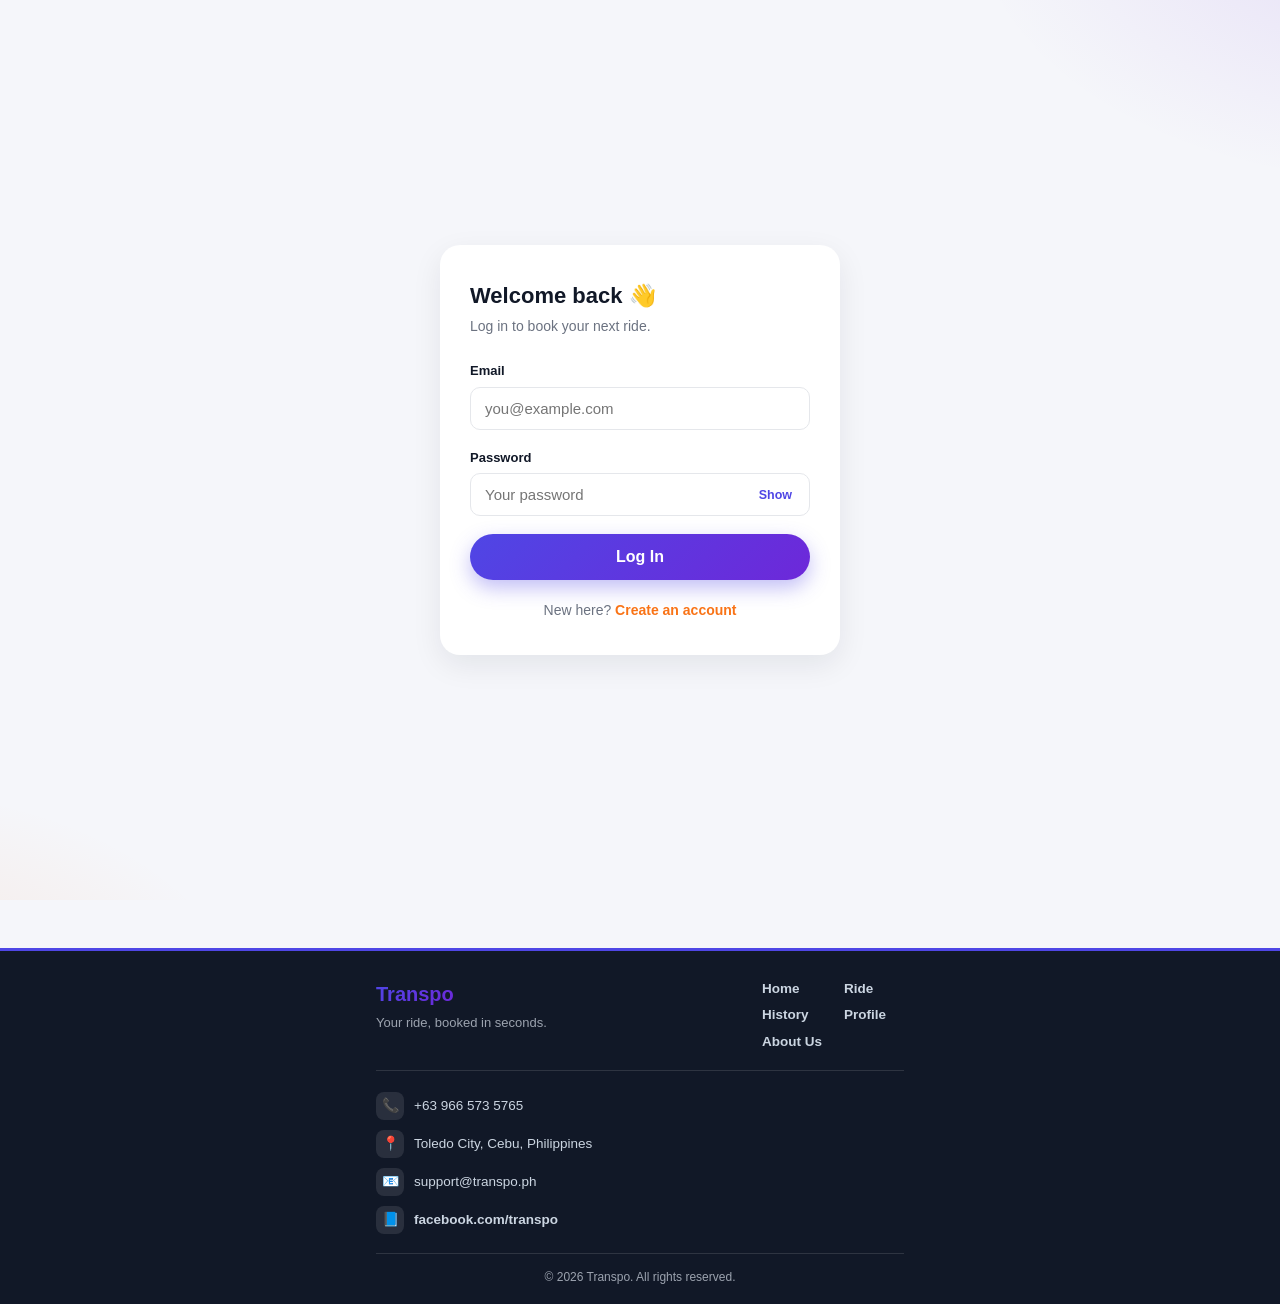
==== about.html @ 3ada086d "Initial commit" ====
<!DOCTYPE html>
<html lang="en">
<head>
  <meta charset="UTF-8">
  <meta name="viewport" content="width=device-width, initial-scale=1.0">
  <title>About Us — Transpo</title>
  <link rel="stylesheet" href="css/style.css">
  <script src="js/storage.js"></script>
  <script src="js/nav.js"></script>
  <script>
    (function () {
      if (!PTB.getCurrentUser()) {
        location.replace('login.html');
      }
    })();
  </script>
</head>
<body>
  <div class="app">
    <header class="topbar">
      <span class="brand-sm">Transpo</span>
      <nav class="nav-links">
        <a href="dashboard.html" class="nav-link">Home</a>
        <a href="services.html" class="nav-link">Ride</a>
        <a href="history.html" class="nav-link">History</a>
        <a href="profile.html" class="nav-link">Profile</a>
        <a href="about.html" class="nav-link active">About</a>
      </nav>
    </header>

    <section class="hero-card">
      <div class="about-hero-icon">🚗</div>
      <h2>About Transpo</h2>
      <p>Getting where you need to be has never been simpler.</p>
    </section>

    <div class="card">
      <h3 class="about-h">Who We Are</h3>
      <p class="about-p">
        Transpo is a public transportation booking system designed to connect
        passengers with available motorcycle and taxi drivers in just a few taps.
        Our goal is to make city travel fast, affordable, and convenient for everyone.
      </p>
    </div>

    <div class="card mt-16">
      <h3 class="about-h">Our Mission</h3>
      <p class="about-p">
        We believe great transport should be effortless. Transpo removes the
        guesswork from commuting by giving you live pricing, a clear route preview,
        and a confirmed driver in seconds — all from your browser.
      </p>
    </div>

    <div class="card mt-16">
      <h3 class="about-h">What We Offer</h3>
      <div class="about-feature">
        <span class="af-icon">🏍</span>
        <div>
          <strong>Motorcycle Rides</strong>
          <p class="about-p sm">Fast and budget-friendly for solo trips through busy streets.</p>
        </div>
      </div>
      <div class="about-feature">
        <span class="af-icon">🚕</span>
        <div>
          <strong>Taxi Rides</strong>
          <p class="about-p sm">Spacious and comfortable for groups, luggage, and longer trips.</p>
        </div>
      </div>
      <div class="about-feature">
        <span class="af-icon">🗺</span>
        <div>
          <strong>Tap-to-Set Locations</strong>
          <p class="about-p sm">Mark your pickup and destination directly on the interactive map.</p>
        </div>
      </div>
      <div class="about-feature">
        <span class="af-icon">💰</span>
        <div>
          <strong>Transparent Fares</strong>
          <p class="about-p sm">See the full price breakdown before you confirm your booking.</p>
        </div>
      </div>
    </div>

    <div class="card mt-16">
      <h3 class="about-h">How It Works</h3>
      <ol class="about-steps">
        <li>Create an account or log in to your Transpo profile.</li>
        <li>Choose a ride type — motorcycle or taxi.</li>
        <li>Tap the map to set your pickup point and destination.</li>
        <li>Review the distance and fare, then confirm your booking.</li>
        <li>Get matched with a driver and track your trip details anytime.</li>
      </ol>
    </div>

    <div class="card mt-16">
      <h3 class="about-h">The System at a Glance</h3>
      <div class="about-detail">
        <span class="ad-label">Services</span>
        <span class="ad-value">Motorcycle &amp; Taxi</span>
      </div>
      <div class="about-detail">
        <span class="ad-label">Pricing</span>
        <span class="ad-value">Per kilometer + per passenger</span>
      </div>
      <div class="about-detail">
        <span class="ad-label">Location</span>
        <span class="ad-value">Interactive map with live route estimate</span>
      </div>
      <div class="about-detail">
        <span class="ad-label">Data Storage</span>
        <span class="ad-value">Saved locally on your device</span>
      </div>
      <div class="about-detail">
        <span class="ad-label">Booking Tracking</span>
        <span class="ad-value">Full history, active status &amp; cancellation</span>
      </div>
    </div>

    <div class="card mt-16">
      <div class="muted" style="font-size:13.5px; text-align:center">
        Transpo is a demonstration system. Accounts, fares, and bookings are
        stored locally in your browser — this system is designed for front-end only, no backend, no database, no internet required.
      </div>
    </div>
  </div>

  <footer class="site-footer">
    <div class="footer-inner">
      <div class="footer-head">
        <div class="footer-brand">
          <span class="brand-sm">Transpo</span>
          <p>Your ride, booked in seconds.</p>
        </div>
        <nav class="footer-links">
          <a href="dashboard.html">Home</a>
          <a href="services.html">Ride</a>
          <a href="history.html">History</a>
          <a href="profile.html">Profile</a>
          <a href="about.html">About Us</a>
        </nav>
      </div>
      <div class="footer-contact">
        <div class="fc-row"><span class="fc-icon">📞</span><span>+63 966 573 5765</span></div>
        <div class="fc-row"><span class="fc-icon">📍</span><span>Toledo City, Cebu, Philippines</span></div>
        <div class="fc-row"><span class="fc-icon">📧</span><span>support@transpo.ph</span></div>
        <div class="fc-row"><span class="fc-icon">📘</span><a href="https://facebook.com/transpo" target="_blank" rel="noopener">facebook.com/transpo</a></div>
      </div>
      <div class="footer-bottom">© <span id="footerYear">2026</span> Transpo. All rights reserved.</div>
    </div>
  </footer>
</body>
</html>
---- css/style.css ----
/* ============================================================
   Transpo — Public Transportation Booking System
   Design system: indigo/purple primary, gray secondary, orange accent
   ============================================================ */

:root {
  --primary: #4f46e5;
  --primary-dark: #4338ca;
  --purple: #6d28d9;
  --gradient: linear-gradient(135deg, #4f46e5 0%, #6d28d9 100%);
  --accent: #f97316;
  --accent-soft: #fff4ed;
  --bg: #f5f6fa;
  --surface: #ffffff;
  --border: #e5e7eb;
  --text: #111827;
  --text-muted: #6b7280;
  --success: #16a34a;
  --success-soft: #ecfdf5;
  --danger: #dc2626;
  --danger-soft: #fef2f2;
  --info-soft: #eff6ff;
  --radius: 16px;
  --radius-sm: 10px;
  --shadow-sm: 0 1px 3px rgba(17, 24, 39, 0.08);
  --shadow: 0 10px 30px rgba(17, 24, 39, 0.08);
  --shadow-lg: 0 20px 50px rgba(79, 70, 229, 0.25);
  --font: -apple-system, BlinkMacSystemFont, "Segoe UI", Roboto, Helvetica, Arial, sans-serif;
}

*,
*::before,
*::after {
  box-sizing: border-box;
  margin: 0;
  padding: 0;
}

html {
  -webkit-text-size-adjust: 100%;
}

body {
  font-family: var(--font);
  background: var(--bg);
  color: var(--text);
  line-height: 1.5;
  min-height: 100vh;
}

a {
  color: var(--primary);
  text-decoration: none;
  font-weight: 600;
}

a:hover {
  color: var(--primary-dark);
}

button {
  font-family: inherit;
  cursor: pointer;
}

input {
  font-family: inherit;
}

/* ---------- Buttons ---------- */

.btn {
  display: inline-flex;
  align-items: center;
  justify-content: center;
  gap: 8px;
  border: none;
  border-radius: 9999px;
  padding: 12px 22px;
  font-size: 15px;
  font-weight: 600;
  line-height: 1;
  transition: transform 0.15s ease, box-shadow 0.15s ease, background-color 0.15s ease;
}

.btn:active {
  transform: scale(0.98);
}

.btn:disabled {
  opacity: 0.5;
  cursor: not-allowed;
  transform: none;
}

.btn-primary {
  background: var(--gradient);
  color: #fff;
  box-shadow: 0 8px 20px rgba(79, 70, 229, 0.35);
}

.btn-primary:hover:not(:disabled) {
  box-shadow: var(--shadow-lg);
}

.btn-accent {
  background: var(--accent);
  color: #fff;
  box-shadow: 0 8px 20px rgba(249, 115, 22, 0.3);
}

.btn-outline {
  background: var(--surface);
  color: var(--text);
  border: 1px solid var(--border);
  box-shadow: var(--shadow-sm);
}

.btn-outline:hover:not(:disabled) {
  border-color: var(--primary);
  color: var(--primary);
}

.btn-danger {
  background: var(--danger);
  color: #fff;
}

.btn-block {
  width: 100%;
}

.btn-lg {
  padding: 15px 26px;
  font-size: 16px;
}

/* ---------- Forms ---------- */

.form-group {
  margin-bottom: 18px;
}

.form-head {
  font-size: 20px;
  font-weight: 800;
  line-height: 1.3;
  margin-bottom: 16px;
}

.label {
  display: block;
  font-size: 13px;
  font-weight: 600;
  color: var(--text);
  margin-bottom: 6px;
}

.input {
  width: 100%;
  padding: 12px 14px;
  font-size: 15px;
  color: var(--text);
  background: var(--surface);
  border: 1.5px solid var(--border);
  border-radius: var(--radius-sm);
  transition: border-color 0.15s ease, box-shadow 0.15s ease;
}

.input:focus {
  outline: none;
  border-color: var(--primary);
  box-shadow: 0 0 0 3px rgba(79, 70, 229, 0.15);
}

.input.readonly {
  background: #f3f4f6;
  color: var(--text-muted);
  cursor: not-allowed;
}

.input:disabled {
  background: #f3f4f6;
  color: var(--text-muted);
  cursor: not-allowed;
  opacity: 1;
}

.input.invalid {
  border-color: var(--danger);
}

.field-error {
  display: none;
  font-size: 12.5px;
  color: var(--danger);
  margin-top: 5px;
}

.input.invalid + .field-error,
.field-error.show {
  display: block;
}

.password-wrap {
  position: relative;
}

.password-wrap .input {
  padding-right: 70px;
}

.toggle-pw {
  position: absolute;
  right: 8px;
  top: 50%;
  transform: translateY(-50%);
  background: none;
  border: none;
  color: var(--primary);
  font-size: 12.5px;
  font-weight: 600;
  padding: 6px 10px;
}

/* ---------- Alerts & badges ---------- */

.alert {
  display: none;
  padding: 12px 14px;
  border-radius: var(--radius-sm);
  font-size: 14px;
  margin-bottom: 16px;
}

.alert.show {
  display: block;
}

.alert-success {
  background: var(--success-soft);
  color: var(--success);
  border: 1px solid #bbf7d0;
}

.alert-error {
  background: var(--danger-soft);
  color: var(--danger);
  border: 1px solid #fecaca;
}

.alert-info {
  background: var(--info-soft);
  color: #1d4ed8;
  border: 1px solid #bfdbfe;
  font-size: 13px;
}

.badge {
  display: inline-flex;
  align-items: center;
  gap: 6px;
  padding: 4px 12px;
  border-radius: 9999px;
  font-size: 12.5px;
  font-weight: 700;
}

.badge-available,
.badge-active {
  background: var(--success-soft);
  color: var(--success);
}

.badge-unavailable,
.badge-offline,
.badge-cancelled {
  background: var(--danger-soft);
  color: var(--danger);
}

/* ---------- Cards ---------- */

.card {
  background: var(--surface);
  border: 1px solid var(--border);
  border-radius: var(--radius);
  box-shadow: var(--shadow-sm);
  padding: 20px;
}

/* ---------- Landing page ---------- */

.landing {
  min-height: 100vh;
  background:
    radial-gradient(1000px 600px at 85% -10%, rgba(109, 40, 217, 0.25), transparent 60%),
    radial-gradient(800px 500px at -10% 110%, rgba(249, 115, 22, 0.18), transparent 60%),
    var(--gradient);
  display: flex;
  align-items: center;
  justify-content: center;
  padding: 24px;
}

.landing-card {
  width: 100%;
  max-width: 420px;
  background: var(--surface);
  border-radius: 24px;
  box-shadow: var(--shadow-lg);
  padding: 40px 32px;
  text-align: center;
}

.logo-badge {
  width: 72px;
  height: 72px;
  border-radius: 22px;
  background: var(--gradient);
  display: inline-flex;
  align-items: center;
  justify-content: center;
  font-size: 34px;
  box-shadow: 0 12px 28px rgba(79, 70, 229, 0.4);
  margin-bottom: 18px;
}

.brand {
  font-size: 28px;
  font-weight: 800;
  letter-spacing: -0.5px;
}

.brand {
  background: var(--gradient);
  -webkit-background-clip: text;
  background-clip: text;
  -webkit-text-fill-color: transparent;
}

.landing-card p.tagline {
  color: var(--text-muted);
  margin: 8px 0 28px;
  font-size: 15px;
}

.landing-actions {
  display: flex;
  flex-direction: column;
  gap: 12px;
}

.landing-note {
  margin-top: 26px;
  font-size: 12.5px;
  color: var(--text-muted);
}

/* ---------- Auth pages ---------- */

.auth-page {
  min-height: 100vh;
  display: flex;
  align-items: center;
  justify-content: center;
  padding: 24px;
  background:
    radial-gradient(800px 500px at 110% -10%, rgba(109, 40, 217, 0.12), transparent 55%),
    radial-gradient(700px 450px at -10% 115%, rgba(249, 115, 22, 0.12), transparent 55%),
    var(--bg);
}

.auth-card {
  width: 100%;
  max-width: 400px;
  background: var(--surface);
  border-radius: 20px;
  box-shadow: var(--shadow);
  padding: 34px 30px;
}

.auth-card h1 {
  font-size: 22px;
  margin-bottom: 4px;
}

.auth-card .sub {
  color: var(--text-muted);
  font-size: 14px;
  margin-bottom: 24px;
}

.auth-switch {
  text-align: center;
  margin-top: 20px;
  font-size: 14px;
  color: var(--text-muted);
}

.auth-switch a {
  color: var(--accent);
}

.auth-switch a:hover {
  color: #ea580c;
}

/* ---------- App layout ---------- */

.app {
  max-width: 520px;
  margin: 0 auto;
  padding: 16px 16px 48px;
}

.topbar {
  display: flex;
  align-items: center;
  justify-content: space-between;
  gap: 10px;
  padding: 10px 2px 18px;
  position: relative;
  border-bottom: 1px solid var(--border);
}

.topbar .brand-sm {
  font-size: 18px;
  font-weight: 800;
  background: var(--gradient);
  -webkit-background-clip: text;
  background-clip: text;
  -webkit-text-fill-color: transparent;
}

.nav-links {
  display: flex;
  gap: 6px;
}

.nav-link {
  background: none;
  border: 1px solid var(--border);
  border-radius: 9999px;
  padding: 7px 13px;
  font-size: 13px;
  font-weight: 600;
  color: var(--text-muted);
  transition: all 0.15s ease;
}

.nav-link:hover {
  color: var(--primary);
  border-color: var(--primary);
}

.nav-link.active {
  background: var(--gradient);
  color: #fff;
  border-color: transparent;
}

/* Hamburger toggle button (hidden on desktop) */
.nav-toggle {
  display: none;
  width: 42px;
  height: 42px;
  margin-left: auto;
  border: 1px solid var(--border);
  border-radius: var(--radius-sm);
  background: var(--surface);
  box-shadow: var(--shadow-sm);
  padding: 0;
  justify-content: center;
  align-items: center;
  flex-direction: column;
  gap: 5px;
}

.nav-toggle span {
  display: block;
  width: 20px;
  height: 2px;
  border-radius: 2px;
  background: var(--text);
  transition: transform 0.2s ease, opacity 0.2s ease;
}

.nav-toggle.open span:nth-child(1) {
  transform: translateY(7px) rotate(45deg);
}

.nav-toggle.open span:nth-child(2) {
  opacity: 0;
}

.nav-toggle.open span:nth-child(3) {
  transform: translateY(-7px) rotate(-45deg);
}

/* Responsive: collapse navbar into hamburger menu */
@media (max-width: 560px) {
  .topbar {
    flex-wrap: nowrap;
  }

  .nav-links {
    display: none;
    flex-direction: column;
    align-items: stretch;
    position: absolute;
    top: calc(100% + 4px);
    left: 0;
    right: 0;
    background: var(--surface);
    border: 1px solid var(--border);
    border-radius: var(--radius);
    box-shadow: var(--shadow);
    padding: 10px;
    gap: 8px;
    z-index: 40;
  }

  .nav-links.open {
    display: flex;
  }

  .nav-toggle {
    display: inline-flex;
  }
}

.page-title {
  font-size: 22px;
  font-weight: 800;
  letter-spacing: -0.3px;
  margin-bottom: 4px;
}

.profile-avatar {
  width: 92px;
  height: 92px;
  margin: 10px auto 12px;
  display: flex;
  align-items: center;
  justify-content: center;
  border-radius: 50%;
  background: var(--gradient);
  color: #fff;
  font-size: 34px;
  font-weight: 800;
  letter-spacing: 1px;
  box-shadow: 0 10px 24px rgba(79, 70, 229, 0.35);
}

.profile-name {
  font-size: 20px;
  font-weight: 800;
  text-align: center;
  margin-bottom: 2px;
}

.page-sub {
  color: var(--text-muted);
  font-size: 14px;
  margin-bottom: 20px;
}

/* ---------- Dashboard ---------- */

.hero-card {
  background: var(--gradient);
  color: #fff;
  border-radius: var(--radius);
  padding: 26px 22px;
  margin-bottom: 20px;
  box-shadow: var(--shadow-lg);
}

.hero-card h2 {
  font-size: 22px;
  font-weight: 800;
  margin-bottom: 4px;
}

.hero-card p {
  opacity: 0.9;
  font-size: 14px;
}

.menu-grid {
  display: grid;
  grid-template-columns: 1fr 1fr;
  gap: 14px;
}

.menu-card {
  background: var(--surface);
  border: 1px solid var(--border);
  border-radius: var(--radius);
  box-shadow: var(--shadow-sm);
  padding: 20px 16px;
  text-align: center;
  transition: transform 0.15s ease, box-shadow 0.15s ease, border-color 0.15s ease;
}

.menu-card.clickable {
  cursor: pointer;
}

.menu-card.clickable:hover {
  transform: translateY(-3px);
  border-color: var(--primary);
  box-shadow: var(--shadow);
}

.menu-card .menu-icon {
  font-size: 30px;
  margin-bottom: 10px;
  display: block;
}

.menu-card .menu-label {
  font-weight: 700;
  font-size: 15px;
}

.menu-card .menu-desc {
  font-size: 12.5px;
  color: var(--text-muted);
  margin-top: 3px;
}

.menu-card.full {
  grid-column: 1 / -1;
  display: flex;
  align-items: center;
  justify-content: space-between;
  text-align: left;
  padding: 18px 20px;
}

.menu-card.full .btn {
  padding: 10px 18px;
  font-size: 13.5px;
}

.dashboard-stats {
  display: grid;
  grid-template-columns: 1fr 1fr;
  gap: 14px;
  margin-top: 14px;
}

.stat-card {
  background: var(--surface);
  border: 1px solid var(--border);
  border-radius: var(--radius);
  box-shadow: var(--shadow-sm);
  padding: 16px;
  cursor: pointer;
  transition: border-color 0.15s ease, transform 0.15s ease;
}

.stat-card:hover {
  border-color: var(--primary);
  transform: translateY(-2px);
}

.stat-card .stat-value {
  font-size: 24px;
  font-weight: 800;
  color: var(--primary);
}

.stat-card .stat-label {
  font-size: 12.5px;
  color: var(--text-muted);
}

/* ---------- Services ---------- */

.service-card {
  background: var(--surface);
  border: 1px solid var(--border);
  border-radius: var(--radius);
  box-shadow: var(--shadow-sm);
  padding: 22px 20px;
  margin-bottom: 16px;
  transition: border-color 0.15s ease, transform 0.15s ease;
}

.service-card.offline {
  opacity: 0.6;
}

/* Available driver pool */

.driver-pool {
  display: none;
  margin-bottom: 14px;
}

.driver-pool.show {
  display: block;
}

.driver-pool-card {
  display: flex;
  align-items: center;
  gap: 12px;
  background: var(--bg);
  border: 1px solid var(--border);
  border-radius: var(--radius-sm);
  padding: 10px 12px;
}

.driver-pool-card + .driver-pool-card {
  margin-top: 8px;
}

.driver-pool-card .driver-avatar {
  width: 42px;
  height: 42px;
  font-size: 17px;
  margin-bottom: 0;
  flex-shrink: 0;
}

.dp-info {
  flex: 1;
  min-width: 0;
}

.dp-name {
  font-weight: 700;
  font-size: 14px;
}

.dp-phone {
  font-size: 12.5px;
  color: var(--text-muted);
}

.driver-pool-card .btn-sm {
  padding: 9px 16px;
  font-size: 13px;
  flex-shrink: 0;
}

.empty-state.small {
  padding: 28px 20px;
}

.empty-state.small .em-icon {
  font-size: 32px;
}

.empty-state.small h3 {
  font-size: 15px;
}

.empty-state.small p {
  margin-bottom: 0;
}

.service-head {
  display: flex;
  align-items: center;
  gap: 14px;
  margin-bottom: 14px;
}

.service-icon {
  width: 52px;
  height: 52px;
  border-radius: 14px;
  background: var(--info-soft);
  display: flex;
  align-items: center;
  justify-content: center;
  font-size: 26px;
}

.service-head .s-name {
  font-size: 18px;
  font-weight: 800;
}

.service-head .s-sub {
  font-size: 13px;
  color: var(--text-muted);
  margin-top: 2px;
}

.service-prices {
  display: grid;
  grid-template-columns: 1fr 1fr;
  gap: 10px;
  margin-bottom: 16px;
}

.price-chip {
  background: var(--bg);
  border-radius: var(--radius-sm);
  padding: 10px 12px;
}

.price-chip .pc-label {
  font-size: 12px;
  color: var(--text-muted);
}

.price-chip .pc-value {
  font-size: 16px;
  font-weight: 800;
  color: var(--text);
}

.price-chip .pc-value .unit {
  font-size: 12px;
  font-weight: 600;
  color: var(--text-muted);
}

/* ---------- Booking / map ---------- */

.service-banner {
  display: flex;
  align-items: center;
  gap: 12px;
  background: var(--gradient);
  color: #fff;
  border-radius: var(--radius);
  padding: 16px 18px;
  margin-bottom: 18px;
  box-shadow: var(--shadow-lg);
}

.service-banner .sb-icon {
  font-size: 28px;
}

.service-banner .sb-name {
  font-weight: 800;
  font-size: 17px;
}

.service-banner .sb-sub {
  opacity: 0.9;
  font-size: 13px;
}

.map-block {
  position: relative;
  margin-bottom: 6px;
}

.map {
  position: relative;
  height: 360px;
  border-radius: var(--radius);
  border: 1.5px solid var(--border);
  overflow: hidden;
  z-index: 1;
}

.map .leaflet-container {
  z-index: 0;
  border-radius: inherit;
  font-family: var(--font);
}

.map-label {
  position: absolute;
  top: 12px;
  left: 50%;
  transform: translateX(-50%);
  background: rgba(255, 255, 255, 0.92);
  border: 1px solid var(--border);
  border-radius: 9999px;
  padding: 5px 14px;
  font-size: 11.5px;
  font-weight: 700;
  color: var(--text-muted);
  box-shadow: var(--shadow-sm);
  z-index: 1100;
  pointer-events: none;
  white-space: nowrap;
}

.leaflet-div-icon {
  background: transparent;
  border: none;
}

/* Custom map pins */
.pin {
  position: relative;
  width: 32px;
  height: 32px;
  border-radius: 50% 50% 50% 0;
  transform: rotate(-45deg);
  display: flex;
  align-items: center;
  justify-content: center;
  box-shadow: 0 6px 16px rgba(17, 24, 39, 0.35);
}

.pin span {
  transform: rotate(45deg);
  color: #fff;
  font-weight: 800;
  font-size: 14px;
}

.pin-pickup {
  background: var(--primary);
}

.pin-dest {
  background: var(--accent);
}

.map-legend {
  display: flex;
  gap: 16px;
  font-size: 12px;
  color: var(--text-muted);
  margin-bottom: 14px;
}

.map-legend .leg {
  display: inline-flex;
  align-items: center;
  gap: 6px;
}

.leg-dot {
  width: 11px;
  height: 11px;
  border-radius: 50%;
  display: inline-block;
}

.leg-dot.pickup {
  background: var(--primary);
}

.leg-dot.dropoff {
  background: var(--accent);
}

.route-readout {
  background: var(--surface);
  border: 1px solid var(--border);
  border-radius: var(--radius);
  box-shadow: var(--shadow-sm);
  padding: 14px 16px;
  margin-bottom: 16px;
  font-size: 14px;
}

.route-row {
  display: flex;
  align-items: center;
  gap: 10px;
}

.route-row .rr-icon {
  font-size: 16px;
}

.route-row .rr-text {
  color: var(--text-muted);
}

.route-row .rr-text strong {
  color: var(--text);
}

.route-row + .route-row {
  margin-top: 8px;
  padding-top: 8px;
  border-top: 1px dashed var(--border);
}

/* Stepper */

.stepper {
  display: inline-flex;
  align-items: center;
  gap: 16px;
  background: var(--bg);
  border: 1.5px solid var(--border);
  border-radius: 9999px;
  padding: 6px;
}

.stepper button {
  width: 34px;
  height: 34px;
  border-radius: 50%;
  border: none;
  background: var(--gradient);
  color: #fff;
  font-size: 18px;
  font-weight: 700;
  line-height: 1;
  transition: transform 0.12s ease;
}

.stepper button:active {
  transform: scale(0.92);
}

.stepper button:disabled {
  background: #d1d5db;
  cursor: not-allowed;
}

.stepper .count {
  font-size: 17px;
  font-weight: 800;
  min-width: 12px;
  text-align: center;
}

/* Fare board */

.fare-board {
  background: var(--surface);
  border: 1px solid var(--border);
  border-radius: var(--radius);
  box-shadow: var(--shadow-sm);
  padding: 18px;
  margin-top: 16px;
}

.fare-row {
  display: flex;
  justify-content: space-between;
  font-size: 14px;
  color: var(--text-muted);
  padding: 5px 0;
}

.fare-row strong {
  color: var(--text);
  font-weight: 600;
}

.fare-total {
  display: flex;
  justify-content: space-between;
  align-items: center;
  border-top: 1.5px dashed var(--border);
  margin-top: 10px;
  padding-top: 12px;
  font-size: 15px;
  font-weight: 700;
}

.fare-total .amount {
  font-size: 24px;
  font-weight: 800;
  color: var(--accent);
}

/* Driver card */

.driver-card {
  background: var(--surface);
  border: 1px solid var(--border);
  border-radius: var(--radius);
  box-shadow: var(--shadow);
  padding: 20px;
  margin-top: 18px;
  text-align: center;
}

.driver-avatar {
  width: 60px;
  height: 60px;
  border-radius: 50%;
  background: var(--gradient);
  color: #fff;
  display: inline-flex;
  align-items: center;
  justify-content: center;
  font-size: 24px;
  font-weight: 800;
  margin-bottom: 10px;
}

.driver-name {
  font-size: 17px;
  font-weight: 800;
}

.driver-phone {
  color: var(--text-muted);
  font-size: 14px;
  margin: 4px 0 10px;
}

.success-msg {
  background: var(--success-soft);
  color: var(--success);
  border: 1px solid #bbf7d0;
  border-radius: var(--radius);
  padding: 16px;
  font-weight: 700;
  font-size: 15px;
  margin-top: 18px;
  text-align: center;
}

.success-msg.cancelled {
  background: var(--danger-soft);
  color: var(--danger);
  border-color: #fecaca;
}

/* ---------- Overlay / loading ---------- */

.overlay {
  position: fixed;
  inset: 0;
  background: rgba(17, 24, 39, 0.72);
  backdrop-filter: blur(3px);
  display: none;
  align-items: center;
  justify-content: center;
  z-index: 50;
}

.overlay.show {
  display: flex;
}

.overlay-box {
  background: var(--surface);
  border-radius: 20px;
  padding: 34px 38px;
  text-align: center;
  box-shadow: var(--shadow-lg);
  max-width: 320px;
  width: calc(100% - 40px);
}

.spinner {
  width: 46px;
  height: 46px;
  border-radius: 50%;
  border: 4px solid var(--border);
  border-top-color: var(--primary);
  animation: spin 0.9s linear infinite;
  margin: 0 auto 16px;
}

@keyframes spin {
  to {
    transform: rotate(360deg);
  }
}

.pulse-road {
  font-size: 34px;
  margin-bottom: 10px;
  animation: pulse 1.2s ease-in-out infinite;
}

@keyframes pulse {
  0%, 100% {
    transform: scale(1);
    opacity: 1;
  }
  50% {
    transform: scale(1.15);
    opacity: 0.7;
  }
}

.overlay-box .ov-title {
  font-weight: 800;
  font-size: 16px;
}

.overlay-box .ov-sub {
  font-size: 13.5px;
  color: var(--text-muted);
  margin-top: 6px;
}

/* ---------- History ---------- */

.booking-item {
  background: var(--surface);
  border: 1px solid var(--border);
  border-radius: var(--radius);
  box-shadow: var(--shadow-sm);
  padding: 18px 18px 14px;
  margin-bottom: 14px;
}

.booking-top {
  display: flex;
  align-items: center;
  justify-content: space-between;
  gap: 10px;
  margin-bottom: 10px;
}

.booking-service {
  display: flex;
  align-items: center;
  gap: 10px;
  font-weight: 800;
  font-size: 15px;
}

.booking-service .bs-icon {
  font-size: 20px;
  width: 38px;
  height: 38px;
  border-radius: 10px;
  background: var(--info-soft);
  display: inline-flex;
  align-items: center;
  justify-content: center;
}

.booking-route {
  font-size: 14px;
  color: var(--text);
  background: var(--bg);
  border-radius: var(--radius-sm);
  padding: 10px 12px;
  margin-bottom: 10px;
}

.booking-route .br-label {
  font-size: 11px;
  font-weight: 700;
  color: var(--text-muted);
  text-transform: uppercase;
  letter-spacing: 0.4px;
}

.booking-route .br-stop {
  font-weight: 700;
}

.booking-route .br-arrow {
  color: var(--text-muted);
  margin: 0 6px;
}

.booking-meta {
  display: grid;
  grid-template-columns: 1fr 1fr;
  gap: 8px;
  font-size: 13.5px;
  color: var(--text-muted);
  margin-bottom: 12px;
}

.booking-meta strong {
  color: var(--text);
}

.booking-meta .bm-fare {
  font-size: 17px;
  font-weight: 800;
  color: var(--accent);
}

.booking-meta .bm-fare strong {
  color: var(--accent);
}

.divider {
  border: none;
  border-top: 1px dashed var(--border);
  margin: 10px 0;
}

.booking-driver {
  font-size: 13.5px;
  color: var(--text-muted);
  margin-bottom: 12px;
}

.booking-driver strong {
  color: var(--text);
}

.booking-footer {
  display: flex;
  align-items: center;
  justify-content: space-between;
  gap: 10px;
}

.booking-date {
  font-size: 12px;
  color: var(--text-muted);
}

.cancel-btn {
  background: var(--danger-soft);
  color: var(--danger);
  border: 1px solid #fecaca;
  border-radius: 9999px;
  padding: 8px 18px;
  font-size: 13px;
  font-weight: 700;
  transition: background-color 0.15s ease;
}

.cancel-btn:hover {
  background: var(--danger);
  color: #fff;
}

.cancel-btn.confirming {
  background: var(--danger);
  color: #fff;
}

/* ---------- About ---------- */

.about-hero-icon {
  width: 52px;
  height: 52px;
  border-radius: 14px;
  background: rgba(255, 255, 255, 0.2);
  display: inline-flex;
  align-items: center;
  justify-content: center;
  font-size: 26px;
  margin-bottom: 12px;
}

.about-h {
  font-size: 15px;
  font-weight: 800;
  margin-bottom: 8px;
}

.about-p {
  font-size: 14px;
  color: var(--text-muted);
}

.about-p.sm {
  font-size: 13px;
  margin-top: 2px;
}

.about-feature {
  display: flex;
  align-items: flex-start;
  gap: 12px;
  padding: 6px 0;
}

.about-feature + .about-feature {
  border-top: 1px dashed var(--border);
  margin-top: 8px;
}

.about-feature .af-icon {
  width: 40px;
  height: 40px;
  border-radius: 10px;
  background: var(--info-soft);
  display: inline-flex;
  align-items: center;
  justify-content: center;
  font-size: 20px;
  flex-shrink: 0;
}

.about-steps {
  margin: 0;
  padding-left: 20px;
}

.about-steps li {
  font-size: 14px;
  color: var(--text-muted);
  margin-bottom: 8px;
}

.about-detail {
  display: flex;
  align-items: center;
  justify-content: space-between;
  gap: 12px;
  padding: 8px 0;
  font-size: 13.5px;
}

.about-detail + .about-detail {
  border-top: 1px dashed var(--border);
}

.about-detail .ad-label {
  color: var(--text-muted);
}

.about-detail .ad-value {
  font-weight: 700;
  text-align: right;
}

/* ---------- Footer ---------- */

.site-footer {
  background: #111827;
  color: #cbd5e1;
  border-top: 3px solid var(--primary);
  margin-top: 48px;
}

.site-footer a {
  color: #cbd5e1;
  font-weight: 600;
}

.site-footer a:hover {
  color: #fff;
}

.footer-inner {
  max-width: 560px;
  margin: 0 auto;
  padding: 28px 16px 18px;
}

.footer-head {
  display: flex;
  flex-wrap: wrap;
  justify-content: space-between;
  align-items: flex-start;
  gap: 18px;
  margin-bottom: 18px;
}

.footer-brand .brand-sm {
  font-size: 20px;
  font-weight: 800;
  color: #fff;
  background: var(--gradient);
  -webkit-background-clip: text;
  background-clip: text;
  -webkit-text-fill-color: transparent;
}

.footer-brand p {
  font-size: 13px;
  color: #9ca3af;
  margin-top: 4px;
  max-width: 210px;
}

.footer-links {
  display: grid;
  grid-template-columns: 1fr 1fr;
  gap: 6px 22px;
}

.footer-links a {
  font-size: 13.5px;
}

.footer-contact {
  border-top: 1px solid rgba(255, 255, 255, 0.12);
  padding-top: 16px;
  margin-bottom: 14px;
}

.fc-row {
  display: flex;
  align-items: center;
  gap: 10px;
  font-size: 13.5px;
  padding: 5px 0;
}

.fc-icon {
  width: 28px;
  height: 28px;
  border-radius: 8px;
  background: rgba(255, 255, 255, 0.1);
  display: inline-flex;
  align-items: center;
  justify-content: center;
  font-size: 14px;
  flex-shrink: 0;
}

.footer-bottom {
  border-top: 1px solid rgba(255, 255, 255, 0.12);
  padding-top: 14px;
  font-size: 12px;
  color: #9ca3af;
  text-align: center;
}

/* ---------- Empty state ---------- */

.empty-state {
  text-align: center;
  padding: 48px 20px;
  background: var(--surface);
  border: 1px dashed var(--border);
  border-radius: var(--radius);
}

.empty-state .em-icon {
  font-size: 44px;
  margin-bottom: 12px;
}

.empty-state h3 {
  font-size: 16px;
  margin-bottom: 4px;
}

.empty-state p {
  color: var(--text-muted);
  font-size: 13.5px;
  margin-bottom: 18px;
}

/* ---------- Utility ---------- */

.mt-16 { margin-top: 16px; }
.mt-8 { margin-top: 8px; }
.mb-16 { margin-bottom: 16px; }
.mb-8 { margin-bottom: 8px; }
.muted { color: var(--text-muted); }
.text-center { text-align: center; }
.hidden { display: none !important; }

@media (max-width: 420px) {
  .menu-grid,
  .dashboard-stats {
    grid-template-columns: 1fr;
  }

  .service-prices {
    grid-template-columns: 1fr;
  }
}
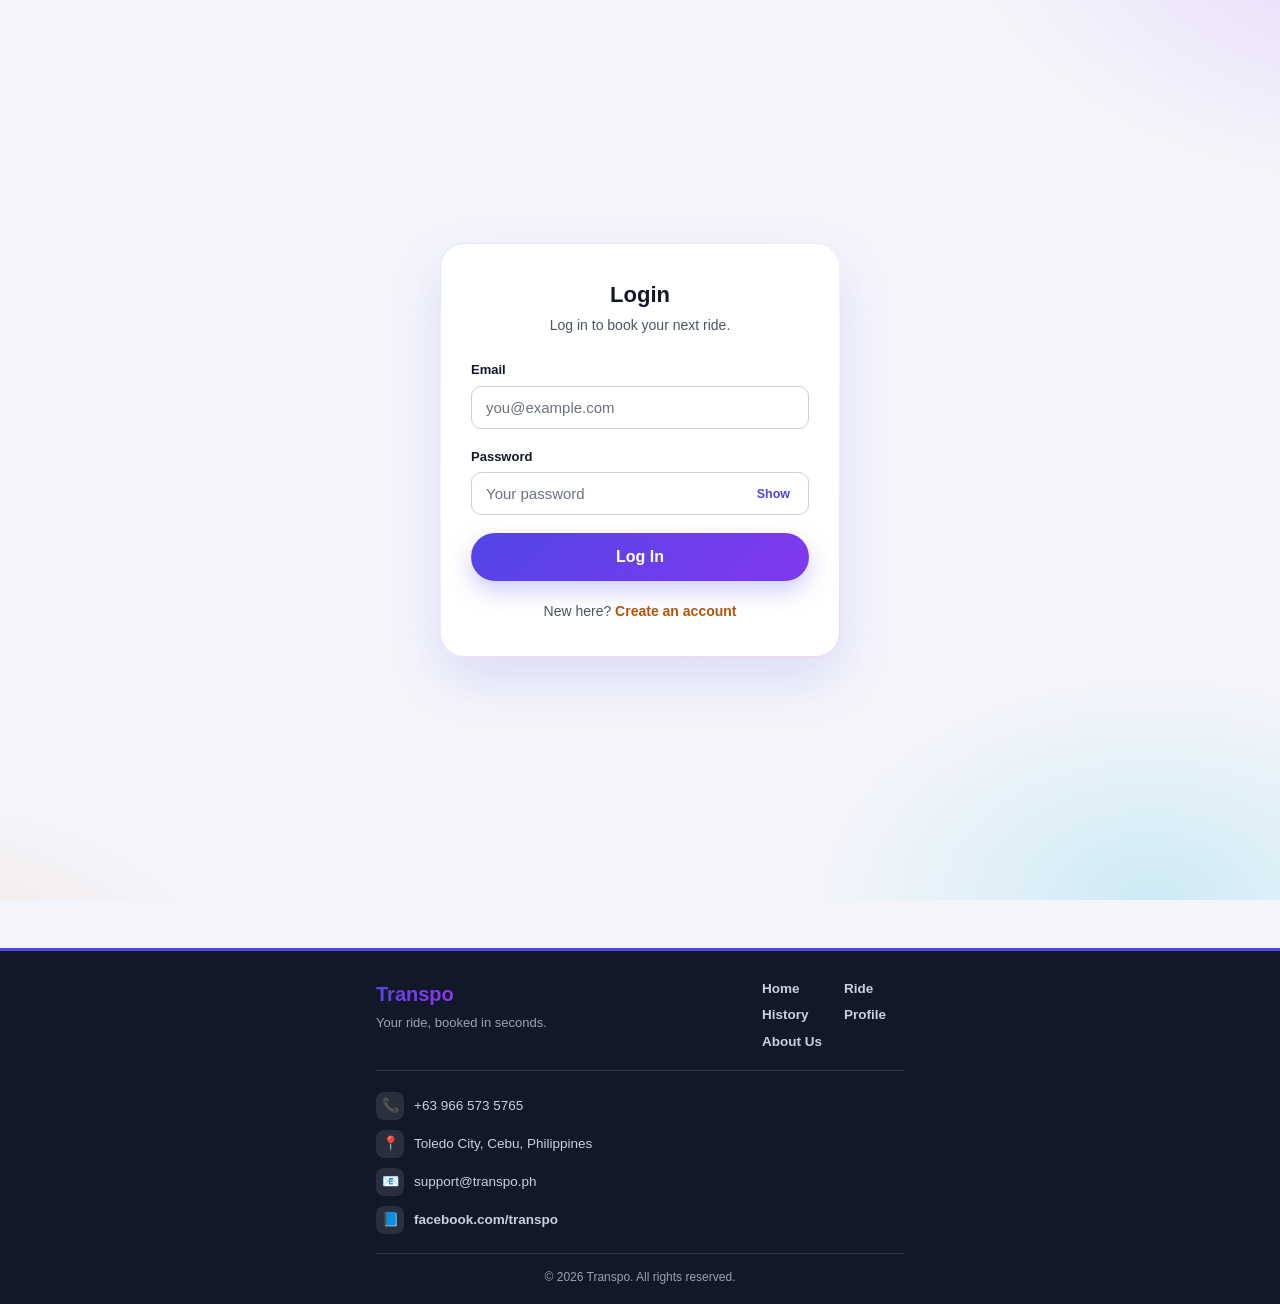
==== commit ba646ffa: "Update booking system" ====
--- a/about.html
+++ b/about.html
@@ -7,6 +7,7 @@
   <link rel="stylesheet" href="css/style.css">
   <script src="js/storage.js"></script>
   <script src="js/nav.js"></script>
+
   <script>
     (function () {
       if (!PTB.getCurrentUser()) {
@@ -17,16 +18,7 @@
 </head>
 <body>
   <div class="app">
-    <header class="topbar">
-      <span class="brand-sm">Transpo</span>
-      <nav class="nav-links">
-        <a href="dashboard.html" class="nav-link">Home</a>
-        <a href="services.html" class="nav-link">Ride</a>
-        <a href="history.html" class="nav-link">History</a>
-        <a href="profile.html" class="nav-link">Profile</a>
-        <a href="about.html" class="nav-link active">About</a>
-      </nav>
-    </header>
+    <div id="site-header"></div>
 
     <section class="hero-card">
       <div class="about-hero-icon">🚗</div>
@@ -118,38 +110,11 @@
         <span class="ad-value">Full history, active status &amp; cancellation</span>
       </div>
     </div>
-
-    <div class="card mt-16">
-      <div class="muted" style="font-size:13.5px; text-align:center">
-        Transpo is a demonstration system. Accounts, fares, and bookings are
-        stored locally in your browser — this system is designed for front-end only, no backend, no database, no internet required.
-      </div>
-    </div>
   </div>
 
-  <footer class="site-footer">
-    <div class="footer-inner">
-      <div class="footer-head">
-        <div class="footer-brand">
-          <span class="brand-sm">Transpo</span>
-          <p>Your ride, booked in seconds.</p>
-        </div>
-        <nav class="footer-links">
-          <a href="dashboard.html">Home</a>
-          <a href="services.html">Ride</a>
-          <a href="history.html">History</a>
-          <a href="profile.html">Profile</a>
-          <a href="about.html">About Us</a>
-        </nav>
-      </div>
-      <div class="footer-contact">
-        <div class="fc-row"><span class="fc-icon">📞</span><span>+63 966 573 5765</span></div>
-        <div class="fc-row"><span class="fc-icon">📍</span><span>Toledo City, Cebu, Philippines</span></div>
-        <div class="fc-row"><span class="fc-icon">📧</span><span>support@transpo.ph</span></div>
-        <div class="fc-row"><span class="fc-icon">📘</span><a href="https://facebook.com/transpo" target="_blank" rel="noopener">facebook.com/transpo</a></div>
-      </div>
-      <div class="footer-bottom">© <span id="footerYear">2026</span> Transpo. All rights reserved.</div>
-    </div>
-  </footer>
+  <div id="site-footer"></div>
+  <script src="js/header.js"></script>
+  <script src="js/footer.js"></script>
+  <script src="js/arrival-notice.js"></script>
 </body>
 </html>
--- a/css/style.css
+++ b/css/style.css
@@ -1,31 +1,137 @@
-/* ============================================================
-   Transpo — Public Transportation Booking System
-   Design system: indigo/purple primary, gray secondary, orange accent
-   ============================================================ */
+/* this is a testing comment */
+
+/* Transpo — design tokens
+   One brand hue (indigo), one functional accent (amber, for money and timing),
+   a neutral ramp, and one shared hover + motion language. */
 
 :root {
+  /* Brand */
   --primary: #4f46e5;
   --primary-dark: #4338ca;
-  --purple: #6d28d9;
-  --gradient: linear-gradient(135deg, #4f46e5 0%, #6d28d9 100%);
-  --accent: #f97316;
-  --accent-soft: #fff4ed;
-  --bg: #f5f6fa;
-  --surface: #ffffff;
-  --border: #e5e7eb;
-  --text: #111827;
-  --text-muted: #6b7280;
-  --success: #16a34a;
+  --primary-deep: #3730a3;
+  --primary-tint: #eef2ff;
+  --primary-tint-strong: #e0e7ff;
+
+  /* Gradients are where the colour comes from. They live here as tokens so the
+     whole app shifts together instead of every component inventing its own.
+     The brand ramp stays dark enough for white text at every stop. */
+  --grad-brand: linear-gradient(135deg, #4f46e5 0%, #7c3aed 55%, #9333ea 100%);
+  --grad-warm: linear-gradient(135deg, #f59e0b 0%, #f97316 55%, #fb7185 100%);
+  --grad-cool: linear-gradient(135deg, #0ea5e9 0%, #6366f1 100%);
+  --grad-fresh: linear-gradient(135deg, #10b981 0%, #06b6d4 100%);
+  --grad-danger: linear-gradient(135deg, #e11d48 0%, #be123c 100%);
+  --gradient: var(--grad-brand);
+
+  /* Accent — dark enough to pass AA as text; the bright tone is for graphics only */
+  --accent: #b45309;
+  --accent-strong: #92400e;
+  --accent-bright: #f97316;
+  --accent-soft: #fff7ed;
+  --accent-border: #fed7aa;
+
+  /* Neutrals */
+  --n-0: #ffffff;
+  --n-50: #f5f6fa;
+  --n-100: #eceef3;
+  --n-200: #e3e6ec;
+  --n-300: #cbd0da;
+  --n-400: #9aa2b1;
+  --n-500: #6b7280;
+  --n-600: #4b5563;
+  --n-700: #374151;
+  --n-800: #1f2937;
+  --n-900: #111827;
+
+  /* Surfaces & text */
+  --bg: #f4f5fb;
+  --surface: var(--n-0);
+  --surface-sunken: var(--n-100);
+  --border: var(--n-200);
+  --border-strong: var(--n-300);
+  --text: var(--n-900);
+  --text-muted: var(--n-600);
+
+  /* Status */
+  --success: #15803d;
   --success-soft: #ecfdf5;
+  --success-border: #a7f3d0;
   --danger: #dc2626;
+  --danger-strong: #b91c1c;
   --danger-soft: #fef2f2;
+  --danger-border: #fecaca;
+  --info: #1d4ed8;
   --info-soft: #eff6ff;
-  --radius: 16px;
+  --info-border: #bfdbfe;
+
+  /* Controls */
+  --btn-bg: var(--n-100);
+  --btn-bg-hover: var(--n-200);
+  --btn-border: var(--n-300);
+  --card-tint: var(--primary-tint);
+
+  /* Radius */
+  --radius-xs: 8px;
   --radius-sm: 10px;
-  --shadow-sm: 0 1px 3px rgba(17, 24, 39, 0.08);
-  --shadow: 0 10px 30px rgba(17, 24, 39, 0.08);
-  --shadow-lg: 0 20px 50px rgba(79, 70, 229, 0.25);
+  --radius: 14px;
+  --radius-lg: 18px;
+  --radius-xl: 24px;
+  --radius-pill: 9999px;
+
+  /* Elevation — neutral for structure, tinted for anything that acts */
+  --shadow-sm: 0 1px 2px rgba(17, 24, 39, 0.06);
+  --shadow: 0 4px 14px rgba(17, 24, 39, 0.08);
+  --shadow-lg: 0 16px 40px rgba(17, 24, 39, 0.14);
+  --glow-brand: 0 10px 22px rgba(79, 70, 229, 0.26);
+  --glow-violet: 0 10px 22px rgba(124, 58, 237, 0.26);
+  --glow-warm: 0 10px 22px rgba(249, 115, 22, 0.24);
+  --glow-fresh: 0 10px 22px rgba(16, 185, 129, 0.22);
+  --glow-soft: 0 14px 34px rgba(79, 70, 229, 0.10);
+
+  /* Motion */
+  --dur-fast: 120ms;
+  --dur: 180ms;
+  --dur-slow: 420ms;
+  --ease: cubic-bezier(0.2, 0.7, 0.3, 1);
+
+  /* Focus */
+  --ring: 0 0 0 3px rgba(79, 70, 229, 0.28);
+  --ring-danger: 0 0 0 3px rgba(220, 38, 38, 0.18);
+
+  /* Hover — one shared language: a 2px lift, one shadow step, brand border.
+     Neutralised for touch pointers and reduced-motion users (see below). */
+  --hover-lift: -2px;
+  --hover-shadow: var(--shadow);
+  --hover-border: var(--primary);
+
+  /* Controls lift less than cards so they never look like they float. */
+  --lift-control: -1px;
+
   --font: -apple-system, BlinkMacSystemFont, "Segoe UI", Roboto, Helvetica, Arial, sans-serif;
+}
+
+@media (hover: none), (prefers-reduced-motion: reduce) {
+  :root {
+    --hover-lift: 0px;
+    --hover-shadow: var(--shadow-sm);
+  }
+}
+
+/* ---------- Accessibility ---------- */
+
+:focus-visible {
+  outline: 2px solid var(--primary);
+  outline-offset: 2px;
+}
+
+@media (prefers-reduced-motion: reduce) {
+  *,
+  *::before,
+  *::after {
+    animation-duration: 0.01ms !important;
+    animation-iteration-count: 1 !important;
+    transition-duration: 0.01ms !important;
+    scroll-behavior: auto !important;
+  }
 }
 
 *,
@@ -48,10 +154,43 @@
   min-height: 100vh;
 }
 
+/* Three soft colour fields drifting behind every page. Fixed so they stay put
+   while the page scrolls, and behind the content so no component has to know
+   they exist. The landing and auth pages paint their own full-bleed colour, so
+   these only show through the app shell. */
+body::before {
+  content: '';
+  position: fixed;
+  inset: -12% -8% auto -8%;
+  height: 76vh;
+  z-index: -1;
+  pointer-events: none;
+  background:
+    radial-gradient(closest-side, rgba(99, 102, 241, 0.30), transparent 70%),
+    radial-gradient(closest-side, rgba(236, 72, 153, 0.20), transparent 70%),
+    radial-gradient(closest-side, rgba(249, 115, 22, 0.16), transparent 70%);
+  background-size: 64vw 64vw, 52vw 52vw, 46vw 46vw;
+  background-position: 8% 0%, 92% 4%, 58% 54%;
+  background-repeat: no-repeat;
+  filter: blur(8px);
+  animation: aurora-drift 28s var(--ease) infinite alternate;
+}
+
+@keyframes aurora-drift {
+  from {
+    transform: translate3d(0, 0, 0) scale(1);
+  }
+
+  to {
+    transform: translate3d(0, 3%, 0) scale(1.08);
+  }
+}
+
 a {
   color: var(--primary);
   text-decoration: none;
   font-weight: 600;
+  transition: color var(--dur-fast) var(--ease);
 }
 
 a:hover {
@@ -74,13 +213,26 @@
   align-items: center;
   justify-content: center;
   gap: 8px;
-  border: none;
-  border-radius: 9999px;
+  background: var(--btn-bg);
+  color: var(--text);
+  border: 1px solid var(--btn-border);
+  border-radius: var(--radius-pill);
   padding: 12px 22px;
   font-size: 15px;
   font-weight: 600;
   line-height: 1;
-  transition: transform 0.15s ease, box-shadow 0.15s ease, background-color 0.15s ease;
+  box-shadow: var(--shadow-sm);
+  transition: transform var(--dur) var(--ease),
+    background-color var(--dur-fast) var(--ease),
+    border-color var(--dur-fast) var(--ease),
+    box-shadow var(--dur) var(--ease),
+    color var(--dur-fast) var(--ease);
+}
+
+.btn:hover:not(:disabled) {
+  background: var(--btn-bg-hover);
+  transform: translateY(var(--lift-control));
+  box-shadow: var(--shadow);
 }
 
 .btn:active {
@@ -88,42 +240,69 @@
 }
 
 .btn:disabled {
-  opacity: 0.5;
+  opacity: 0.55;
   cursor: not-allowed;
   transform: none;
-}
-
-.btn-primary {
-  background: var(--gradient);
+  box-shadow: none;
+}
+
+/* Actions carry the brand gradient; secondary and destructive actions stay on
+   light surfaces so one filled button per screen keeps its meaning. Scripts swap
+   these classes to mark state (see services.js, booking.js), so every variant
+   needs its own hover and disabled state. */
+.btn-primary,
+.btn-accent {
+  background: var(--grad-brand);
+  background-size: 170% 170%;
+  background-position: 0% 50%;
   color: #fff;
-  box-shadow: 0 8px 20px rgba(79, 70, 229, 0.35);
-}
-
-.btn-primary:hover:not(:disabled) {
-  box-shadow: var(--shadow-lg);
-}
-
-.btn-accent {
-  background: var(--accent);
-  color: #fff;
-  box-shadow: 0 8px 20px rgba(249, 115, 22, 0.3);
+  border-color: transparent;
+  font-weight: 700;
+  box-shadow: var(--glow-brand);
+  transition: transform var(--dur) var(--ease),
+    box-shadow var(--dur) var(--ease),
+    background-position var(--dur-slow) var(--ease);
+}
+
+.btn-primary:hover:not(:disabled),
+.btn-accent:hover:not(:disabled) {
+  background: var(--grad-brand);
+  background-position: 100% 50%;
+  transform: translateY(var(--lift-control));
+  box-shadow: var(--glow-violet);
+}
+
+.btn-primary:disabled,
+.btn-accent:disabled {
+  background: var(--n-200);
+  background-size: auto;
+  color: var(--n-500);
+  border-color: transparent;
+  box-shadow: none;
+  transform: none;
 }
 
 .btn-outline {
   background: var(--surface);
-  color: var(--text);
-  border: 1px solid var(--border);
-  box-shadow: var(--shadow-sm);
+  color: var(--primary);
+  border-color: var(--primary-tint-strong);
 }
 
 .btn-outline:hover:not(:disabled) {
+  background: var(--primary-tint);
+  color: var(--primary-dark);
   border-color: var(--primary);
-  color: var(--primary);
 }
 
 .btn-danger {
-  background: var(--danger);
-  color: #fff;
+  background: var(--surface);
+  color: var(--danger);
+  border-color: var(--danger-border);
+}
+
+.btn-danger:hover:not(:disabled) {
+  background: var(--danger-soft);
+  border-color: var(--danger);
 }
 
 .btn-block {
@@ -162,25 +341,33 @@
   font-size: 15px;
   color: var(--text);
   background: var(--surface);
-  border: 1.5px solid var(--border);
+  border: 1.5px solid var(--border-strong);
   border-radius: var(--radius-sm);
-  transition: border-color 0.15s ease, box-shadow 0.15s ease;
+  transition: border-color var(--dur-fast) var(--ease), box-shadow var(--dur-fast) var(--ease);
+}
+
+.input::placeholder {
+  color: var(--n-500);
+}
+
+.input:hover:not(:disabled):not(.readonly) {
+  border-color: var(--n-400);
 }
 
 .input:focus {
   outline: none;
   border-color: var(--primary);
-  box-shadow: 0 0 0 3px rgba(79, 70, 229, 0.15);
+  box-shadow: var(--ring);
 }
 
 .input.readonly {
-  background: #f3f4f6;
+  background: var(--n-100);
   color: var(--text-muted);
   cursor: not-allowed;
 }
 
 .input:disabled {
-  background: #f3f4f6;
+  background: var(--n-100);
   color: var(--text-muted);
   cursor: not-allowed;
   opacity: 1;
@@ -188,6 +375,10 @@
 
 .input.invalid {
   border-color: var(--danger);
+}
+
+.input.invalid:focus {
+  box-shadow: var(--ring-danger);
 }
 
 .field-error {
@@ -216,11 +407,18 @@
   top: 50%;
   transform: translateY(-50%);
   background: none;
-  border: none;
+  border: 1px solid transparent;
+  border-radius: var(--radius-pill);
   color: var(--primary);
   font-size: 12.5px;
   font-weight: 600;
-  padding: 6px 10px;
+  padding: 5px 10px;
+  transition: background-color var(--dur-fast) var(--ease), color var(--dur-fast) var(--ease);
+}
+
+.toggle-pw:hover {
+  background: var(--primary-tint);
+  color: var(--primary-dark);
 }
 
 /* ---------- Alerts & badges ---------- */
@@ -231,6 +429,8 @@
   border-radius: var(--radius-sm);
   font-size: 14px;
   margin-bottom: 16px;
+  border: 1px solid transparent;
+  border-left-width: 4px;
 }
 
 .alert.show {
@@ -240,19 +440,19 @@
 .alert-success {
   background: var(--success-soft);
   color: var(--success);
-  border: 1px solid #bbf7d0;
+  border-color: var(--success-border);
 }
 
 .alert-error {
   background: var(--danger-soft);
   color: var(--danger);
-  border: 1px solid #fecaca;
+  border-color: var(--danger-border);
 }
 
 .alert-info {
   background: var(--info-soft);
-  color: #1d4ed8;
-  border: 1px solid #bfdbfe;
+  color: var(--info);
+  border-color: var(--info-border);
   font-size: 13px;
 }
 
@@ -261,30 +461,45 @@
   align-items: center;
   gap: 6px;
   padding: 4px 12px;
-  border-radius: 9999px;
+  border-radius: var(--radius-pill);
+  border: 1px solid transparent;
   font-size: 12.5px;
   font-weight: 700;
 }
 
 .badge-available,
 .badge-active {
-  background: var(--success-soft);
+  background: linear-gradient(135deg, #ecfdf5, #d7f7e6);
   color: var(--success);
+  border-color: var(--success-border);
+  box-shadow: 0 2px 10px rgba(21, 128, 61, 0.14);
 }
 
 .badge-unavailable,
 .badge-offline,
 .badge-cancelled {
-  background: var(--danger-soft);
+  background: linear-gradient(135deg, #fef2f2, #ffe0e0);
   color: var(--danger);
+  border-color: var(--danger-border);
+  box-shadow: 0 2px 10px rgba(220, 38, 38, 0.12);
+}
+
+.badge-completed {
+  background: linear-gradient(135deg, var(--info-soft), #e0e7ff);
+  color: var(--info);
+  border-color: var(--info-border);
+  box-shadow: 0 2px 10px rgba(29, 78, 216, 0.12);
 }
 
 /* ---------- Cards ---------- */
 
+/* Cards keep a white body but wear the brand as a gradient hairline (see each
+   component rule below), so a page of them reads as one set rather than a
+   stack of grey rectangles. */
 .card {
   background: var(--surface);
   border: 1px solid var(--border);
-  border-radius: var(--radius);
+  border-radius: var(--radius-lg);
   box-shadow: var(--shadow-sm);
   padding: 20px;
 }
@@ -293,22 +508,55 @@
 
 .landing {
   min-height: 100vh;
+  position: relative;
+  overflow: hidden;
   background:
-    radial-gradient(1000px 600px at 85% -10%, rgba(109, 40, 217, 0.25), transparent 60%),
-    radial-gradient(800px 500px at -10% 110%, rgba(249, 115, 22, 0.18), transparent 60%),
-    var(--gradient);
+    radial-gradient(1000px 600px at 85% -10%, rgba(168, 85, 247, 0.32), transparent 60%),
+    radial-gradient(800px 500px at -10% 110%, rgba(249, 115, 22, 0.20), transparent 60%),
+    radial-gradient(700px 500px at 100% 110%, rgba(6, 182, 212, 0.20), transparent 60%),
+    linear-gradient(150deg, #eef2ff 0%, #f5f3ff 50%, #fff7ed 100%);
+  background-size: auto, auto, auto, auto;
   display: flex;
   align-items: center;
   justify-content: center;
   padding: 24px;
+}
+
+/* Slow drift so the first screen the app ever shows is not a still image. */
+.landing::before,
+.landing::after {
+  content: '';
+  position: absolute;
+  border-radius: 50%;
+  pointer-events: none;
+}
+
+.landing::before {
+  width: 320px;
+  height: 320px;
+  top: -80px;
+  right: -60px;
+  background: radial-gradient(circle, rgba(236, 72, 153, 0.28), transparent 70%);
+  animation: aurora-drift 22s var(--ease) infinite alternate;
+}
+
+.landing::after {
+  width: 280px;
+  height: 280px;
+  bottom: -90px;
+  left: -70px;
+  background: radial-gradient(circle, rgba(79, 70, 229, 0.24), transparent 70%);
+  animation: aurora-drift 26s var(--ease) infinite alternate-reverse;
 }
 
 .landing-card {
   width: 100%;
   max-width: 420px;
-  background: var(--surface);
-  border-radius: 24px;
-  box-shadow: var(--shadow-lg);
+  position: relative;
+  z-index: 1;
+  background: linear-gradient(180deg, #ffffff, #fdfcff);
+  border-radius: var(--radius-xl);
+  box-shadow: 0 24px 60px rgba(79, 70, 229, 0.18);
   padding: 40px 32px;
   text-align: center;
 }
@@ -316,14 +564,40 @@
 .logo-badge {
   width: 72px;
   height: 72px;
-  border-radius: 22px;
+  border-radius: var(--radius-lg);
   background: var(--gradient);
   display: inline-flex;
   align-items: center;
   justify-content: center;
   font-size: 34px;
-  box-shadow: 0 12px 28px rgba(79, 70, 229, 0.4);
+  box-shadow: var(--shadow-lg);
   margin-bottom: 18px;
+}
+
+.logo-badge img {
+  width: 58px;
+  height: 58px;
+  display: block;
+}
+
+.brand-wrap {
+  display: inline-flex;
+  align-items: center;
+  gap: 14px;
+  justify-content: center;
+}
+
+.brand-wrap .logo-badge {
+  width: 56px;
+  height: 56px;
+  border-radius: var(--radius);
+  margin-bottom: 0;
+  box-shadow: var(--shadow);
+}
+
+.brand-wrap .logo-badge img {
+  width: 48px;
+  height: 48px;
 }
 
 .brand {
@@ -366,29 +640,41 @@
   justify-content: center;
   padding: 24px;
   background:
-    radial-gradient(800px 500px at 110% -10%, rgba(109, 40, 217, 0.12), transparent 55%),
-    radial-gradient(700px 450px at -10% 115%, rgba(249, 115, 22, 0.12), transparent 55%),
+    radial-gradient(800px 500px at 110% -10%, rgba(168, 85, 247, 0.20), transparent 55%),
+    radial-gradient(700px 450px at -10% 115%, rgba(249, 115, 22, 0.16), transparent 55%),
+    radial-gradient(600px 400px at 90% 100%, rgba(6, 182, 212, 0.16), transparent 55%),
     var(--bg);
 }
 
 .auth-card {
   width: 100%;
   max-width: 400px;
-  background: var(--surface);
-  border-radius: 20px;
-  box-shadow: var(--shadow);
+  background:
+    linear-gradient(var(--surface), var(--surface)) padding-box,
+    linear-gradient(160deg, var(--primary-tint-strong), transparent 45%, #fbcfe8) border-box;
+  border: 1px solid transparent;
+  border-radius: var(--radius-xl);
+  box-shadow: 0 22px 50px rgba(79, 70, 229, 0.14);
   padding: 34px 30px;
 }
 
 .auth-card h1 {
   font-size: 22px;
   margin-bottom: 4px;
-}
-
+  text-align: center;
+}
+
+/* The form carries the gap from the heading, so pages work with or without
+   the optional .sub line. */
 .auth-card .sub {
   color: var(--text-muted);
   font-size: 14px;
-  margin-bottom: 24px;
+  margin-bottom: 0;
+  text-align: center;
+}
+
+.auth-card form {
+  margin-top: 24px;
 }
 
 .auth-switch {
@@ -403,7 +689,7 @@
 }
 
 .auth-switch a:hover {
-  color: #ea580c;
+  color: var(--accent-strong);
 }
 
 /* ---------- App layout ---------- */
@@ -421,7 +707,15 @@
   gap: 10px;
   padding: 10px 2px 18px;
   position: relative;
-  border-bottom: 1px solid var(--border);
+  border-bottom: 0;
+}
+
+/* Fades out at the edges so the header does not end on a hard line. */
+.header-break {
+  border: 0;
+  height: 1px;
+  background: linear-gradient(90deg, transparent, var(--border-strong) 35%, var(--border-strong) 65%, transparent);
+  margin: -5px 0 18px;
 }
 
 .topbar .brand-sm {
@@ -433,31 +727,48 @@
   -webkit-text-fill-color: transparent;
 }
 
+.topbar .brand-sm img {
+  width: 50px;
+  height: 50px;
+  vertical-align: middle;
+  margin-right: 9px;
+  border-radius: var(--radius);
+  max-width: 100%;
+}
+
 .nav-links {
   display: flex;
-  gap: 6px;
+  gap: 4px;
 }
 
 .nav-link {
   background: none;
-  border: 1px solid var(--border);
-  border-radius: 9999px;
+  border: 1px solid transparent;
+  border-radius: var(--radius-pill);
   padding: 7px 13px;
   font-size: 13px;
   font-weight: 600;
   color: var(--text-muted);
-  transition: all 0.15s ease;
+  transition: background-color var(--dur-fast) var(--ease),
+    border-color var(--dur-fast) var(--ease),
+    color var(--dur-fast) var(--ease);
 }
 
 .nav-link:hover {
-  color: var(--primary);
+  background: var(--surface-sunken);
+  color: var(--text);
+}
+
+.nav-link.active {
+  background: var(--primary);
+  color: #fff;
   border-color: var(--primary);
-}
-
-.nav-link.active {
-  background: var(--gradient);
+  box-shadow: var(--shadow-sm);
+}
+
+.nav-link.active:hover {
+  background: var(--primary-dark);
   color: #fff;
-  border-color: transparent;
 }
 
 /* Hamburger toggle button (hidden on desktop) */
@@ -475,6 +786,12 @@
   align-items: center;
   flex-direction: column;
   gap: 5px;
+  transition: background-color var(--dur-fast) var(--ease), border-color var(--dur-fast) var(--ease);
+}
+
+.nav-toggle:hover {
+  background: var(--surface-sunken);
+  border-color: var(--border-strong);
 }
 
 .nav-toggle span {
@@ -514,10 +831,10 @@
     right: 0;
     background: var(--surface);
     border: 1px solid var(--border);
-    border-radius: var(--radius);
-    box-shadow: var(--shadow);
+    border-radius: var(--radius-lg);
+    box-shadow: var(--shadow-lg);
     padding: 10px;
-    gap: 8px;
+    gap: 4px;
     z-index: 40;
   }
 
@@ -550,7 +867,7 @@
   font-size: 34px;
   font-weight: 800;
   letter-spacing: 1px;
-  box-shadow: 0 10px 24px rgba(79, 70, 229, 0.35);
+  box-shadow: var(--shadow-lg);
 }
 
 .profile-name {
@@ -568,13 +885,45 @@
 
 /* ---------- Dashboard ---------- */
 
+/* The hero pans slowly across the brand gradient. Content sits above a soft
+   highlight so white text stays legible on every frame. */
 .hero-card {
-  background: var(--gradient);
+  background: var(--grad-brand);
+  background-size: 200% 200%;
   color: #fff;
-  border-radius: var(--radius);
+  border-radius: var(--radius-lg);
   padding: 26px 22px;
   margin-bottom: 20px;
-  box-shadow: var(--shadow-lg);
+  box-shadow: var(--glow-brand);
+  position: relative;
+  overflow: hidden;
+  animation: gradient-pan 14s ease-in-out infinite alternate;
+}
+
+.hero-card > * {
+  position: relative;
+  z-index: 1;
+}
+
+.hero-card::after {
+  content: '';
+  position: absolute;
+  right: -60px;
+  bottom: -90px;
+  width: 220px;
+  height: 220px;
+  border-radius: 50%;
+  background: radial-gradient(circle, rgba(255, 255, 255, 0.28), transparent 70%);
+}
+
+@keyframes gradient-pan {
+  from {
+    background-position: 0% 50%;
+  }
+
+  to {
+    background-position: 100% 50%;
+  }
 }
 
 .hero-card h2 {
@@ -592,16 +941,27 @@
   display: grid;
   grid-template-columns: 1fr 1fr;
   gap: 14px;
-}
+  margin-top: 20px;
+}
+
+/* Each dashboard tile takes its own hue, set once here and reused by the icon
+   tile and the hover tint. */
+.menu-card:nth-child(1) { --card-accent: var(--grad-brand); }
+.menu-card:nth-child(2) { --card-accent: var(--grad-warm); }
+.menu-card:nth-child(3) { --card-accent: var(--grad-fresh); }
+.menu-card:nth-child(4) { --card-accent: var(--grad-cool); }
 
 .menu-card {
-  background: var(--surface);
+  background: var(--card-tint);
   border: 1px solid var(--border);
-  border-radius: var(--radius);
+  border-radius: var(--radius-lg);
   box-shadow: var(--shadow-sm);
   padding: 20px 16px;
   text-align: center;
-  transition: transform 0.15s ease, box-shadow 0.15s ease, border-color 0.15s ease;
+  transition: transform var(--dur) var(--ease),
+    box-shadow var(--dur) var(--ease),
+    border-color var(--dur-fast) var(--ease),
+    background-color var(--dur-fast) var(--ease);
 }
 
 .menu-card.clickable {
@@ -609,15 +969,29 @@
 }
 
 .menu-card.clickable:hover {
-  transform: translateY(-3px);
-  border-color: var(--primary);
-  box-shadow: var(--shadow);
-}
-
+  transform: translateY(var(--hover-lift));
+  box-shadow: var(--hover-shadow);
+  border-color: var(--hover-border);
+  background: var(--primary-tint-strong);
+}
+
+/* The emoji sits on a coloured tile so each tile has a colour of its own. */
 .menu-card .menu-icon {
-  font-size: 30px;
-  margin-bottom: 10px;
-  display: block;
+  width: 52px;
+  height: 52px;
+  margin: 0 auto 10px;
+  border-radius: var(--radius);
+  background: var(--card-accent, var(--grad-brand));
+  box-shadow: var(--glow-soft);
+  display: flex;
+  align-items: center;
+  justify-content: center;
+  font-size: 26px;
+  transition: transform var(--dur) var(--ease);
+}
+
+.menu-card.clickable:hover .menu-icon {
+  transform: scale(1.06) rotate(-4deg);
 }
 
 .menu-card .menu-label {
@@ -653,19 +1027,40 @@
 }
 
 .stat-card {
-  background: var(--surface);
-  border: 1px solid var(--border);
-  border-radius: var(--radius);
+  background:
+    linear-gradient(var(--surface), var(--surface)) padding-box,
+    linear-gradient(135deg, var(--primary-tint-strong), var(--border) 50%, #bae6fd) border-box;
+  border: 1px solid transparent;
+  border-radius: var(--radius-lg);
   box-shadow: var(--shadow-sm);
   padding: 16px;
   cursor: pointer;
-  transition: border-color 0.15s ease, transform 0.15s ease;
+  position: relative;
+  overflow: hidden;
+  transition: transform var(--dur) var(--ease),
+    box-shadow var(--dur) var(--ease),
+    border-color var(--dur-fast) var(--ease);
 }
 
 .stat-card:hover {
-  border-color: var(--primary);
-  transform: translateY(-2px);
-}
+  transform: translateY(var(--hover-lift));
+  box-shadow: var(--hover-shadow);
+  border-color: var(--hover-border);
+}
+
+/* A short colour bar tucked into the top edge of each stat. */
+.stat-card::before {
+  content: '';
+  position: absolute;
+  top: 0;
+  left: 0;
+  right: 0;
+  height: 4px;
+  background: var(--stat-accent, var(--grad-brand));
+}
+
+.stat-card:nth-child(1) { --stat-accent: var(--grad-brand); }
+.stat-card:nth-child(2) { --stat-accent: var(--grad-warm); }
 
 .stat-card .stat-value {
   font-size: 24px;
@@ -681,14 +1076,18 @@
 /* ---------- Services ---------- */
 
 .service-card {
-  background: var(--surface);
-  border: 1px solid var(--border);
-  border-radius: var(--radius);
+  background:
+    linear-gradient(var(--surface), var(--surface)) padding-box,
+    linear-gradient(135deg, var(--primary-tint-strong), var(--border) 40%, #fbcfe8) border-box;
+  border: 1px solid transparent;
+  border-radius: var(--radius-lg);
   box-shadow: var(--shadow-sm);
   padding: 22px 20px;
   margin-bottom: 16px;
-  transition: border-color 0.15s ease, transform 0.15s ease;
-}
+}
+
+/* No hover on .service-card — it is not clickable, and lifting it would
+   imply otherwise. The Book button inside carries the affordance. */
 
 .service-card.offline {
   opacity: 0.6;
@@ -709,10 +1108,16 @@
   display: flex;
   align-items: center;
   gap: 12px;
-  background: var(--bg);
+  background: linear-gradient(135deg, #ffffff, #f8f7ff);
   border: 1px solid var(--border);
   border-radius: var(--radius-sm);
   padding: 10px 12px;
+  transition: border-color var(--dur-fast) var(--ease), box-shadow var(--dur) var(--ease);
+}
+
+.driver-pool-card:hover {
+  border-color: var(--primary-tint-strong);
+  box-shadow: var(--shadow-sm);
 }
 
 .driver-pool-card + .driver-pool-card {
@@ -771,15 +1176,30 @@
   margin-bottom: 14px;
 }
 
+/* Each service keeps its own tint so the two cards on the page are told apart
+   before a word is read (classes come from services.js). */
 .service-icon {
   width: 52px;
   height: 52px;
-  border-radius: 14px;
-  background: var(--info-soft);
+  border-radius: var(--radius);
+  background: var(--icon-tint, var(--primary-tint));
+  border: 1px solid var(--icon-ring, var(--primary-tint-strong));
+  box-shadow: var(--glow-soft);
   display: flex;
   align-items: center;
   justify-content: center;
   font-size: 26px;
+  flex-shrink: 0;
+}
+
+.service-icon.motorcycle {
+  --icon-tint: #eef6ff;
+  --icon-ring: #bfdbfe;
+}
+
+.service-icon.taxi {
+  --icon-tint: #fff7ed;
+  --icon-ring: #fed7aa;
 }
 
 .service-head .s-name {
@@ -801,7 +1221,8 @@
 }
 
 .price-chip {
-  background: var(--bg);
+  background: linear-gradient(135deg, #fffaf3, #fff4e6);
+  border: 1px solid #fde3bd;
   border-radius: var(--radius-sm);
   padding: 10px 12px;
 }
@@ -829,38 +1250,147 @@
   display: flex;
   align-items: center;
   gap: 12px;
-  background: var(--gradient);
+  background: var(--grad-brand);
+  background-size: 200% 200%;
   color: #fff;
-  border-radius: var(--radius);
-  padding: 16px 18px;
-  margin-bottom: 18px;
-  box-shadow: var(--shadow-lg);
-}
-
+  border-radius: var(--radius-lg);
+  padding: 14px 18px;
+  margin-bottom: 14px;
+  box-shadow: var(--glow-brand);
+  position: relative;
+  overflow: hidden;
+  animation: gradient-pan 14s ease-in-out infinite alternate;
+}
+
+.service-banner > * {
+  position: relative;
+  z-index: 1;
+}
+
+/* Icon sits on its own tile so it reads against the gradient. */
 .service-banner .sb-icon {
-  font-size: 28px;
+  width: 42px;
+  height: 42px;
+  flex-shrink: 0;
+  border-radius: var(--radius-sm);
+  background: rgba(255, 255, 255, 0.18);
+  border: 1px solid rgba(255, 255, 255, 0.28);
+  display: flex;
+  align-items: center;
+  justify-content: center;
+  font-size: 22px;
+  line-height: 1;
 }
 
 .service-banner .sb-name {
   font-weight: 800;
-  font-size: 17px;
-}
-
-.service-banner .sb-sub {
-  opacity: 0.9;
-  font-size: 13px;
+  font-size: 16px;
+}
+
+/* ---------- Booking form ---------- */
+
+.booking-form .form-head {
+  font-size: 15px;
+  font-weight: 800;
+  margin-bottom: 14px;
+}
+
+/* Pickup and destination read as one address book: a dot, a fixed label, then
+   the editable field. The two points are a single route, so they share a box
+   and a connector instead of being two separate form groups. */
+.route-box {
+  background: var(--surface);
+  border: 1.5px solid var(--border);
+  border-radius: var(--radius);
+  padding: 2px 14px;
+  margin-bottom: 14px;
+  transition: border-color var(--dur) var(--ease), box-shadow var(--dur) var(--ease);
+}
+
+/* Editing either end lights the whole route, since they are one trip. */
+.route-box:focus-within {
+  border-color: var(--primary);
+  box-shadow: var(--ring);
+}
+
+.route-row {
+  display: flex;
+  align-items: center;
+  gap: 12px;
+  padding: 11px 0;
+  cursor: text;
+}
+
+.route-row .leg-dot {
+  flex-shrink: 0;
+}
+
+.route-row .rr-field {
+  display: flex;
+  align-items: baseline;
+  gap: 12px;
+  flex: 1;
+  min-width: 0;
+}
+
+.route-row .rr-label {
+  flex-shrink: 0;
+  width: 92px;
+  font-size: 11.5px;
+  font-weight: 700;
+  text-transform: uppercase;
+  letter-spacing: 0.4px;
+  color: var(--text-muted);
+}
+
+/* The field lives inside the route row, so it needs no box of its own — the row
+   is the border, and focus is shown by the caret plus the row's own tint. */
+.input.input-flush {
+  min-width: 0;
+  padding: 2px 0;
+  font-size: 15px;
+  font-weight: 600;
+  background: transparent;
+  border: none;
+  border-radius: 0;
+}
+
+.input.input-flush:hover:not(:disabled):not(.readonly) {
+  border: none;
+}
+
+.input.input-flush:focus {
+  outline: none;
+  border: none;
+  box-shadow: none;
+}
+
+.input.input-flush.readonly,
+.input.input-flush:disabled {
+  color: var(--text-muted);
+  -webkit-text-fill-color: var(--text-muted);
+}
+
+/* The line between the two dots, so the pair reads as one route. */
+.route-connector {
+  display: block;
+  width: 2px;
+  height: 14px;
+  margin-left: 4.5px;
+  background: var(--border-strong);
+  border-radius: 2px;
 }
 
 .map-block {
   position: relative;
-  margin-bottom: 6px;
+  margin-bottom: 10px;
 }
 
 .map {
   position: relative;
-  height: 360px;
+  height: 340px;
   border-radius: var(--radius);
-  border: 1.5px solid var(--border);
+  border: 1px solid var(--border);
   overflow: hidden;
   z-index: 1;
 }
@@ -871,30 +1401,12 @@
   font-family: var(--font);
 }
 
-.map-label {
-  position: absolute;
-  top: 12px;
-  left: 50%;
-  transform: translateX(-50%);
-  background: rgba(255, 255, 255, 0.92);
-  border: 1px solid var(--border);
-  border-radius: 9999px;
-  padding: 5px 14px;
-  font-size: 11.5px;
-  font-weight: 700;
-  color: var(--text-muted);
-  box-shadow: var(--shadow-sm);
-  z-index: 1100;
-  pointer-events: none;
-  white-space: nowrap;
-}
-
 .leaflet-div-icon {
   background: transparent;
   border: none;
 }
 
-/* Custom map pins */
+/* Custom map pins — the bright accent is a graphic, so it needs no contrast */
 .pin {
   position: relative;
   width: 32px;
@@ -904,7 +1416,7 @@
   display: flex;
   align-items: center;
   justify-content: center;
-  box-shadow: 0 6px 16px rgba(17, 24, 39, 0.35);
+  box-shadow: var(--shadow);
 }
 
 .pin span {
@@ -919,15 +1431,25 @@
 }
 
 .pin-dest {
-  background: var(--accent);
+  background: var(--accent-bright);
+}
+
+/* Below the map: what the two pin colours mean on the left, the measured
+   distance on the right. One line, so the eye settles before the fare. */
+.map-foot {
+  display: flex;
+  align-items: center;
+  justify-content: space-between;
+  flex-wrap: wrap;
+  gap: 8px 16px;
+  margin-bottom: 8px;
 }
 
 .map-legend {
   display: flex;
-  gap: 16px;
+  gap: 14px;
   font-size: 12px;
   color: var(--text-muted);
-  margin-bottom: 14px;
 }
 
 .map-legend .leg {
@@ -948,41 +1470,45 @@
 }
 
 .leg-dot.dropoff {
-  background: var(--accent);
-}
-
-.route-readout {
-  background: var(--surface);
-  border: 1px solid var(--border);
+  background: var(--accent-bright);
+}
+
+.map-dist {
+  font-size: 12.5px;
+  color: var(--text-muted);
+}
+
+.map-dist strong {
+  font-size: 13.5px;
+  color: var(--text);
+}
+
+/* The page writes one line of guidance here as the rider advances. */
+.map-hint {
+  font-size: 13px;
+  color: var(--text-muted);
+  margin-bottom: 16px;
+}
+
+.map-hint:empty {
+  margin-bottom: 0;
+}
+
+/* A labelled row: name on the left, its control on the right. */
+.trip-row {
+  display: flex;
+  align-items: center;
+  justify-content: space-between;
+  gap: 12px;
+  border: 1.5px solid var(--border);
   border-radius: var(--radius);
-  box-shadow: var(--shadow-sm);
-  padding: 14px 16px;
-  margin-bottom: 16px;
+  padding: 10px 14px;
+  margin-bottom: 14px;
+}
+
+.trip-row .trip-label {
   font-size: 14px;
-}
-
-.route-row {
-  display: flex;
-  align-items: center;
-  gap: 10px;
-}
-
-.route-row .rr-icon {
-  font-size: 16px;
-}
-
-.route-row .rr-text {
-  color: var(--text-muted);
-}
-
-.route-row .rr-text strong {
-  color: var(--text);
-}
-
-.route-row + .route-row {
-  margin-top: 8px;
-  padding-top: 8px;
-  border-top: 1px dashed var(--border);
+  font-weight: 700;
 }
 
 /* Stepper */
@@ -990,24 +1516,32 @@
 .stepper {
   display: inline-flex;
   align-items: center;
-  gap: 16px;
-  background: var(--bg);
-  border: 1.5px solid var(--border);
-  border-radius: 9999px;
-  padding: 6px;
+  gap: 14px;
+  background: var(--n-50);
+  border: 1px solid var(--border);
+  border-radius: var(--radius-pill);
+  padding: 4px;
 }
 
 .stepper button {
   width: 34px;
   height: 34px;
   border-radius: 50%;
-  border: none;
-  background: var(--gradient);
-  color: #fff;
+  border: 1px solid var(--btn-border);
+  background: var(--surface);
+  color: var(--text);
   font-size: 18px;
   font-weight: 700;
   line-height: 1;
-  transition: transform 0.12s ease;
+  box-shadow: var(--shadow-sm);
+  transition: background-color var(--dur-fast) var(--ease),
+    border-color var(--dur-fast) var(--ease),
+    transform var(--dur-fast) var(--ease);
+}
+
+.stepper button:hover:not(:disabled) {
+  background: var(--surface-sunken);
+  border-color: var(--n-400);
 }
 
 .stepper button:active {
@@ -1015,8 +1549,10 @@
 }
 
 .stepper button:disabled {
-  background: #d1d5db;
+  background: var(--n-100);
+  color: var(--n-400);
   cursor: not-allowed;
+  box-shadow: none;
 }
 
 .stepper .count {
@@ -1026,21 +1562,21 @@
   text-align: center;
 }
 
-/* Fare board */
-
+/* Fare board — inset inside the form card, so it reads as the running total of
+   the fields above rather than a separate panel. */
 .fare-board {
-  background: var(--surface);
+  background: var(--n-50);
   border: 1px solid var(--border);
   border-radius: var(--radius);
-  box-shadow: var(--shadow-sm);
-  padding: 18px;
-  margin-top: 16px;
+  padding: 12px 14px;
+  margin-bottom: 16px;
 }
 
 .fare-row {
   display: flex;
   justify-content: space-between;
-  font-size: 14px;
+  gap: 12px;
+  font-size: 13.5px;
   color: var(--text-muted);
   padding: 5px 0;
 }
@@ -1050,13 +1586,21 @@
   font-weight: 600;
 }
 
+/* The total is the one number the rider came for — give it its own tinted
+   block instead of a dashed rule. */
+/* Warm, because this is the money. Kept as a light tint with dark amber text
+   rather than a filled gradient, so the figure stays readable. */
 .fare-total {
   display: flex;
   justify-content: space-between;
   align-items: center;
-  border-top: 1.5px dashed var(--border);
-  margin-top: 10px;
-  padding-top: 12px;
+  gap: 10px;
+  background: linear-gradient(135deg, #fffaf3, #ffedd5);
+  border: 1px solid var(--accent-border);
+  border-radius: var(--radius-sm);
+  box-shadow: var(--glow-warm);
+  margin-top: 12px;
+  padding: 10px 12px;
   font-size: 15px;
   font-weight: 700;
 }
@@ -1067,12 +1611,35 @@
   color: var(--accent);
 }
 
+/* The honest limit of the estimate, kept with the numbers it applies to. */
+.fare-note {
+  margin: 10px 0 0;
+  font-size: 12px;
+  color: var(--text-muted);
+}
+
+/* Reset stays secondary, Confirm Booking carries the row. */
+.form-actions {
+  display: flex;
+  gap: 10px;
+}
+
+.form-actions .btn-outline {
+  flex: 1;
+}
+
+.form-actions .btn-accent {
+  flex: 2;
+}
+
 /* Driver card */
 
 .driver-card {
-  background: var(--surface);
-  border: 1px solid var(--border);
-  border-radius: var(--radius);
+  background:
+    linear-gradient(var(--surface), var(--surface)) padding-box,
+    linear-gradient(135deg, #fbcfe8, var(--border) 40%, var(--primary-tint-strong)) border-box;
+  border: 1px solid transparent;
+  border-radius: var(--radius-lg);
   box-shadow: var(--shadow);
   padding: 20px;
   margin-top: 18px;
@@ -1104,11 +1671,19 @@
   margin: 4px 0 10px;
 }
 
+.driver-proximity {
+  margin-top: 4px;
+  font-size: 13.5px;
+  font-weight: 700;
+  color: var(--primary-dark);
+}
+
 .success-msg {
-  background: var(--success-soft);
+  background: linear-gradient(135deg, #ecfdf5, #d9fbe9);
   color: var(--success);
-  border: 1px solid #bbf7d0;
-  border-radius: var(--radius);
+  border: 1px solid var(--success-border);
+  border-radius: var(--radius-lg);
+  box-shadow: var(--glow-fresh);
   padding: 16px;
   font-weight: 700;
   font-size: 15px;
@@ -1119,7 +1694,247 @@
 .success-msg.cancelled {
   background: var(--danger-soft);
   color: var(--danger);
-  border-color: #fecaca;
+  border-color: var(--danger-border);
+}
+
+/* ---------- Confirmed trip ---------- */
+
+/* Stands in for the form once it is hidden, so the route and the money are
+   still readable without the map, inputs, stepper and fare board. */
+.trip-summary {
+  background:
+    linear-gradient(var(--surface), var(--surface)) padding-box,
+    linear-gradient(135deg, #fbcfe8, var(--border) 40%, var(--primary-tint-strong)) border-box;
+  border: 1px solid transparent;
+  border-radius: var(--radius-lg);
+  box-shadow: var(--shadow-sm);
+  padding: 16px 18px;
+  margin-top: 18px;
+  text-align: left;
+}
+
+.trip-summary .trip-label {
+  display: block;
+  font-size: 11px;
+  font-weight: 800;
+  letter-spacing: 0.07em;
+  text-transform: uppercase;
+  color: var(--text-muted);
+  margin-bottom: 7px;
+}
+
+.trip-summary .trip-value {
+  font-size: 14.5px;
+  font-weight: 700;
+  line-height: 1.5;
+  overflow-wrap: anywhere;
+}
+
+.trip-summary .trip-arrow {
+  color: var(--text-muted);
+  font-weight: 400;
+  margin: 0 5px;
+}
+
+.trip-summary .trip-meta {
+  display: flex;
+  flex-wrap: wrap;
+  align-items: baseline;
+  gap: 8px;
+  margin-top: 9px;
+  padding-top: 9px;
+  border-top: 1px dashed var(--border);
+  font-size: 13.5px;
+  color: var(--text-muted);
+}
+
+.trip-summary .trip-meta strong {
+  color: var(--text);
+}
+
+.trip-summary .trip-sep {
+  color: var(--border);
+}
+
+.track-driver-btn {
+  margin-top: 16px;
+}
+
+/* History + Cancel travel together as one block so they can be revealed or
+   dismissed as a pair. */
+.ride-actions {
+  margin-top: 16px;
+}
+
+.ride-actions .btn + .btn {
+  margin-top: 10px;
+}
+
+/* ---------- Live driver tracking ---------- */
+
+/* The marker that moves: the vehicle sits on the road, its name on a tag below,
+   so the rider can tell both what is moving and who is driving it. The tag is
+   taken out of flow so a long name never shifts the marker off its point, and
+   the whole thing ignores pointer events so the map stays draggable. */
+.driver-marker {
+  position: relative;
+  width: 48px;
+  height: 48px;
+  pointer-events: none;
+}
+
+.driver-marker .driver-tag {
+  position: absolute;
+  top: 52px;
+  left: 50%;
+  transform: translateX(-50%);
+  display: flex;
+  flex-direction: column;
+  align-items: center;
+  gap: 1px;
+  padding: 3px 9px;
+  background: var(--surface);
+  border: 1px solid var(--primary-tint-strong);
+  border-radius: var(--radius-pill);
+  box-shadow: var(--shadow-sm);
+  max-width: 132px;
+}
+
+.driver-marker .driver-tag-name {
+  font-size: 11.5px;
+  font-weight: 800;
+  color: var(--primary-dark);
+  line-height: 1.2;
+  max-width: 120px;
+  overflow: hidden;
+  text-overflow: ellipsis;
+  white-space: nowrap;
+}
+
+.driver-marker .driver-tag-service {
+  font-size: 10px;
+  font-weight: 700;
+  letter-spacing: 0.3px;
+  text-transform: uppercase;
+  color: var(--text-muted);
+  line-height: 1.2;
+}
+
+.tracking-card {
+  margin-top: 18px;
+  text-align: left;
+}
+
+.tracking-head {
+  display: flex;
+  align-items: center;
+  justify-content: space-between;
+  gap: 10px;
+  margin-bottom: 12px;
+}
+
+.tracking-title {
+  font-size: 16px;
+  font-weight: 800;
+}
+
+.tracking-sub {
+  font-size: 12.5px;
+  color: var(--text-muted);
+  margin-top: 2px;
+}
+
+.track-map {
+  height: 300px;
+  margin-bottom: 6px;
+}
+
+.tracking-row {
+  display: flex;
+  justify-content: space-between;
+  align-items: center;
+  gap: 10px;
+  font-size: 13.5px;
+  color: var(--text-muted);
+  padding: 9px 0;
+  border-bottom: 1px dashed var(--border);
+}
+
+.tracking-row:last-child {
+  border-bottom: none;
+  padding-bottom: 0;
+}
+
+.tracking-row strong {
+  color: var(--text);
+}
+
+.tracking-row .eta-value {
+  color: var(--accent);
+  font-size: 16px;
+  font-weight: 800;
+}
+
+/* The vehicle drawing inside the beacon. Sized by its own box, not the font, so
+   every browser draws the same shape. --bubble-cut is the colour the drawing
+   punches back out to, which keeps the wheels and windows reading as holes. */
+.driver-bubble {
+  --bubble-cut: #f97316;
+  position: relative;
+  width: 42px;
+  height: 42px;
+  border-radius: 50%;
+  background: var(--accent-bright);
+  border: 3px solid #fff;
+  box-shadow: var(--shadow);
+  display: flex;
+  align-items: center;
+  justify-content: center;
+}
+
+.driver-bubble svg {
+  width: 25px;
+  height: 17px;
+  display: block;
+}
+
+/* A taxi reads better in the brand indigo, so the beacon colour carries the
+   vehicle type along with the drawing. */
+.driver-bubble.is-taxi {
+  --bubble-cut: #4f46e5;
+  background: var(--primary);
+}
+
+.driver-bubble::after {
+  content: '';
+  position: absolute;
+  inset: -7px;
+  border-radius: 50%;
+  border: 2px solid rgba(249, 115, 22, 0.55);
+  animation: driver-pulse 1.6s var(--ease) infinite;
+}
+
+.proximity-tip {
+  background: var(--surface);
+  border: 1px solid var(--border);
+  border-radius: var(--radius-pill);
+  padding: 3px 11px;
+  font-size: 12px;
+  font-weight: 700;
+  color: var(--primary-dark);
+  box-shadow: var(--shadow-sm);
+  white-space: nowrap;
+}
+
+@keyframes driver-pulse {
+  0% {
+    transform: scale(0.6);
+    opacity: 1;
+  }
+  100% {
+    transform: scale(1.5);
+    opacity: 0;
+  }
 }
 
 /* ---------- Overlay / loading ---------- */
@@ -1127,7 +1942,7 @@
 .overlay {
   position: fixed;
   inset: 0;
-  background: rgba(17, 24, 39, 0.72);
+  background: rgba(17, 24, 39, 0.68);
   backdrop-filter: blur(3px);
   display: none;
   align-items: center;
@@ -1141,7 +1956,7 @@
 
 .overlay-box {
   background: var(--surface);
-  border-radius: 20px;
+  border-radius: var(--radius-xl);
   padding: 34px 38px;
   text-align: center;
   box-shadow: var(--shadow-lg);
@@ -1153,7 +1968,7 @@
   width: 46px;
   height: 46px;
   border-radius: 50%;
-  border: 4px solid var(--border);
+  border: 4px solid var(--n-200);
   border-top-color: var(--primary);
   animation: spin 0.9s linear infinite;
   margin: 0 auto 16px;
@@ -1195,10 +2010,75 @@
 
 /* ---------- History ---------- */
 
-.booking-item {
+/* Status filter tabs — the page names the view it is showing, so arriving
+   from a dashboard stat card never looks like the unfiltered history. */
+.filter-tabs {
+  display: flex;
+  gap: 6px;
+  margin-bottom: 16px;
+  overflow-x: auto;
+  scrollbar-width: none;
+}
+
+.filter-tabs::-webkit-scrollbar {
+  display: none;
+}
+
+.tab {
+  display: inline-flex;
+  align-items: center;
+  gap: 7px;
+  flex-shrink: 0;
   background: var(--surface);
   border: 1px solid var(--border);
-  border-radius: var(--radius);
+  border-radius: var(--radius-pill);
+  padding: 7px 14px;
+  font-size: 13px;
+  font-weight: 600;
+  color: var(--text-muted);
+  transition: background-color var(--dur-fast) var(--ease),
+    border-color var(--dur-fast) var(--ease),
+    color var(--dur-fast) var(--ease);
+}
+
+.tab:hover {
+  background: var(--primary-tint);
+  color: var(--primary-dark);
+  border-color: var(--primary-tint-strong);
+}
+
+.tab.active {
+  background: var(--grad-brand);
+  border-color: transparent;
+  color: #fff;
+  box-shadow: var(--glow-brand);
+}
+
+.tab-count {
+  display: inline-flex;
+  align-items: center;
+  justify-content: center;
+  min-width: 20px;
+  height: 20px;
+  padding: 0 6px;
+  border-radius: var(--radius-pill);
+  background: var(--n-100);
+  color: var(--text-muted);
+  font-size: 11.5px;
+  font-weight: 700;
+}
+
+.tab.active .tab-count {
+  background: rgba(255, 255, 255, 0.24);
+  color: #fff;
+}
+
+.booking-item {
+  background:
+    linear-gradient(var(--surface), var(--surface)) padding-box,
+    linear-gradient(135deg, var(--primary-tint-strong), var(--border) 45%, #fbcfe8) border-box;
+  border: 1px solid transparent;
+  border-radius: var(--radius-lg);
   box-shadow: var(--shadow-sm);
   padding: 18px 18px 14px;
   margin-bottom: 14px;
@@ -1224,8 +2104,8 @@
   font-size: 20px;
   width: 38px;
   height: 38px;
-  border-radius: 10px;
-  background: var(--info-soft);
+  border-radius: var(--radius-xs);
+  background: var(--primary-tint);
   display: inline-flex;
   align-items: center;
   justify-content: center;
@@ -1234,7 +2114,8 @@
 .booking-route {
   font-size: 14px;
   color: var(--text);
-  background: var(--bg);
+  background: var(--n-50);
+  border: 1px solid var(--border);
   border-radius: var(--radius-sm);
   padding: 10px 12px;
   margin-bottom: 10px;
@@ -1257,43 +2138,108 @@
   margin: 0 6px;
 }
 
+/* Trip facts sit as even tiles: small label above the value, so no line reads
+   as a half sentence and the fare is the one thing that stands out. */
 .booking-meta {
   display: grid;
-  grid-template-columns: 1fr 1fr;
+  grid-template-columns: repeat(auto-fit, minmax(92px, 1fr));
   gap: 8px;
-  font-size: 13.5px;
-  color: var(--text-muted);
   margin-bottom: 12px;
 }
 
+.booking-meta .bm-item {
+  background: var(--n-50);
+  border: 1px solid var(--border);
+  border-radius: var(--radius-sm);
+  padding: 8px 10px;
+}
+
+.booking-meta .bm-label {
+  display: block;
+  font-size: 10.5px;
+  font-weight: 700;
+  text-transform: uppercase;
+  letter-spacing: 0.4px;
+  color: var(--text-muted);
+  margin-bottom: 2px;
+}
+
 .booking-meta strong {
+  display: block;
+  font-size: 14px;
   color: var(--text);
 }
 
 .booking-meta .bm-fare {
+  background: var(--accent-soft);
+  border-color: var(--accent-border);
+}
+
+.booking-meta .bm-fare .bm-label {
+  color: var(--accent-strong);
+}
+
+.booking-meta .bm-fare strong {
+  color: var(--accent);
   font-size: 17px;
   font-weight: 800;
-  color: var(--accent);
-}
-
-.booking-meta .bm-fare strong {
-  color: var(--accent);
-}
-
+}
+
+/* Fades out at both ends instead of stopping dead. */
 .divider {
   border: none;
-  border-top: 1px dashed var(--border);
+  height: 1px;
+  background: linear-gradient(90deg, transparent, var(--border-strong), transparent);
   margin: 10px 0;
 }
 
+/* The driver, in one bordered row: avatar, then the name with its contact
+   directly under it, so who drove and how to reach them stay together. */
 .booking-driver {
-  font-size: 13.5px;
-  color: var(--text-muted);
+  display: flex;
+  align-items: center;
+  gap: 10px;
+  background: linear-gradient(135deg, #f8f7ff, var(--primary-tint));
+  border: 1px solid var(--primary-tint-strong);
+  border-radius: var(--radius-sm);
+  padding: 8px 10px;
   margin-bottom: 12px;
 }
 
-.booking-driver strong {
+.booking-driver .bd-avatar {
+  width: 34px;
+  height: 34px;
+  flex-shrink: 0;
+  border-radius: 50%;
+  background: var(--grad-brand);
+  color: #fff;
+  font-size: 15px;
+  font-weight: 800;
+  display: inline-flex;
+  align-items: center;
+  justify-content: center;
+}
+
+.booking-driver .bd-info {
+  display: flex;
+  flex-direction: column;
+  min-width: 0;
+}
+
+.booking-driver .bd-name {
+  font-size: 14px;
+  font-weight: 700;
   color: var(--text);
+}
+
+.booking-driver .bd-phone {
+  font-size: 12.5px;
+  color: var(--text-muted);
+}
+
+/* Rate (or the saved stars) rides at the right of the driver row. */
+.booking-actions.bd-action {
+  margin-left: auto;
 }
 
 .booking-footer {
@@ -1308,25 +2254,223 @@
   color: var(--text-muted);
 }
 
+/* A request waiting on the driver, said once under the badge rather than left
+   to the rider to work out from the status alone. */
+.booking-note {
+  display: flex;
+  align-items: center;
+  gap: 6px;
+  font-size: 12.5px;
+  font-weight: 600;
+  color: var(--info);
+  background: var(--info-soft);
+  border: 1px solid var(--info-border);
+  border-radius: var(--radius-sm);
+  padding: 7px 10px;
+  margin-bottom: 10px;
+}
+
+/* The deadline on a cancelled booking, so "deleted after 24 hours" is a time,
+   not a vague warning. */
+.retention-note {
+  margin-top: 8px;
+  font-size: 12px;
+  font-weight: 600;
+  color: var(--danger-strong);
+}
+
+/* Says how long a cancelled booking is kept on the Cancelled view. */
+.retention-banner {
+  display: flex;
+  align-items: center;
+  gap: 8px;
+  font-size: 12.5px;
+  font-weight: 600;
+  color: var(--danger-strong);
+  background: var(--danger-soft);
+  border: 1px solid var(--danger-border);
+  border-radius: var(--radius-sm);
+  padding: 10px 12px;
+  margin-bottom: 14px;
+}
+
+/* Reveals the rest of a long list, one page at a time. */
+.show-more {
+  display: block;
+  width: 100%;
+  background: var(--surface);
+  border: 1px solid var(--border);
+  border-radius: var(--radius-pill);
+  padding: 11px 16px;
+  font-size: 13px;
+  font-weight: 700;
+  color: var(--primary-deep);
+  box-shadow: var(--shadow-sm);
+  transition: transform var(--dur) var(--ease),
+    background-color var(--dur-fast) var(--ease),
+    border-color var(--dur-fast) var(--ease);
+}
+
+.show-more:hover {
+  background: var(--primary-tint);
+  border-color: var(--primary-tint-strong);
+  transform: translateY(var(--lift-control));
+}
+
 .cancel-btn {
-  background: var(--danger-soft);
-  color: var(--danger);
-  border: 1px solid #fecaca;
-  border-radius: 9999px;
+  background: var(--btn-bg);
+  color: var(--danger-strong);
+  border: 1px solid var(--danger-border);
+  border-radius: var(--radius-pill);
   padding: 8px 18px;
   font-size: 13px;
   font-weight: 700;
-  transition: background-color 0.15s ease;
-}
-
-.cancel-btn:hover {
-  background: var(--danger);
+  box-shadow: var(--shadow-sm);
+  transition: transform var(--dur) var(--ease),
+    background-color var(--dur-fast) var(--ease),
+    border-color var(--dur-fast) var(--ease),
+    box-shadow var(--dur) var(--ease);
+}
+
+.cancel-btn:hover:not(:disabled) {
+  background: var(--danger-soft);
+  border-color: var(--danger);
+  transform: translateY(var(--lift-control));
+  box-shadow: var(--shadow);
+}
+
+/* Two taps to confirm, so it only goes full colour on the second one. */
+.cancel-btn.confirming {
+  background: var(--grad-danger);
   color: #fff;
-}
-
-.cancel-btn.confirming {
-  background: var(--danger);
+  border-color: transparent;
+  box-shadow: 0 10px 22px rgba(225, 29, 72, 0.28);
+}
+
+/* Driver is at the pickup point, so this is a state label now, not an action:
+   drop the danger treatment entirely and let it read as settled. */
+.cancel-btn:disabled {
+  background: var(--n-100);
+  color: var(--text-muted);
+  border-color: var(--border);
+  box-shadow: none;
+  cursor: not-allowed;
+  opacity: 1;
+}
+
+/* ---------- Active booking actions + inline tracking ---------- */
+
+/* Track and Cancel sit together so the eye finds them in one place. */
+.booking-actions {
+  display: flex;
+  align-items: center;
+  gap: 8px;
+  flex-wrap: wrap;
+}
+
+/* Rate joins them on the finished rides, and matches their scale without
+   repeating their whole rule. */
+.booking-actions .btn {
+  padding: 8px 18px;
+  font-size: 13px;
+}
+
+.track-btn {
+  background: var(--grad-brand);
+  background-size: 170% 170%;
   color: #fff;
+  border: 1px solid transparent;
+  border-radius: var(--radius-pill);
+  padding: 8px 18px;
+  font-size: 13px;
+  font-weight: 700;
+  box-shadow: var(--glow-brand);
+  transition: background-position var(--dur-slow) var(--ease),
+    transform var(--dur) var(--ease),
+    box-shadow var(--dur) var(--ease);
+}
+
+.track-btn:hover {
+  background: var(--grad-brand);
+  background-position: 100% 50%;
+  transform: translateY(var(--lift-control));
+  box-shadow: var(--glow-violet);
+}
+
+/* While the map is open the button becomes a way back out, so it steps down
+   from a solid call to action to a quieter outline. */
+.track-btn.tracking-open {
+  background: var(--primary-tint);
+  color: var(--primary-deep);
+  border-color: var(--primary-tint-strong);
+}
+
+.track-btn.tracking-open:hover {
+  background: var(--primary-tint-strong);
+}
+
+/* Where the live tracking expands. Kept outside the card's flow when closed.
+   The rating slot opens the same way, so it shares the rule. */
+.inline-track-slot,
+.inline-rate-slot {
+  margin-top: 14px;
+  padding-top: 14px;
+  border-top: 1px dashed var(--border);
+}
+
+.inline-track {
+  background: var(--bg);
+  border: 1px solid var(--border);
+  border-radius: var(--radius-lg);
+  padding: 14px;
+}
+
+.inline-track-head {
+  display: flex;
+  align-items: center;
+  justify-content: space-between;
+  gap: 10px;
+  margin-bottom: 12px;
+}
+
+.inline-track-title {
+  font-size: 14px;
+  font-weight: 800;
+  color: var(--text);
+}
+
+.inline-track-map {
+  height: 220px;
+  border-radius: var(--radius);
+  margin-bottom: 12px;
+}
+
+.inline-track-row {
+  display: flex;
+  align-items: baseline;
+  justify-content: space-between;
+  gap: 12px;
+  font-size: 13px;
+  color: var(--text-muted);
+  padding: 3px 0;
+}
+
+.inline-track-row strong {
+  color: var(--text);
+  font-weight: 700;
+}
+
+.inline-track-row .eta-value {
+  color: var(--primary-deep);
+}
+
+.inline-track-note {
+  background: var(--bg);
+  border: 1px solid var(--border);
+  border-radius: var(--radius);
+  padding: 14px;
+  font-size: 13px;
+  color: var(--text-muted);
 }
 
 /* ---------- About ---------- */
@@ -1334,7 +2478,7 @@
 .about-hero-icon {
   width: 52px;
   height: 52px;
-  border-radius: 14px;
+  border-radius: var(--radius);
   background: rgba(255, 255, 255, 0.2);
   display: inline-flex;
   align-items: center;
@@ -1371,11 +2515,19 @@
   margin-top: 8px;
 }
 
+/* Feature tiles rotate through the accent gradients so the page has a colour
+   rhythm instead of one repeated swatch. */
+.about-feature:nth-of-type(1) .af-icon { --af-accent: var(--grad-brand); }
+.about-feature:nth-of-type(2) .af-icon { --af-accent: var(--grad-cool); }
+.about-feature:nth-of-type(3) .af-icon { --af-accent: var(--grad-warm); }
+.about-feature:nth-of-type(4) .af-icon { --af-accent: var(--grad-fresh); }
+
 .about-feature .af-icon {
   width: 40px;
   height: 40px;
-  border-radius: 10px;
-  background: var(--info-soft);
+  border-radius: var(--radius-xs);
+  background: var(--af-accent, var(--grad-brand));
+  box-shadow: var(--glow-soft);
   display: inline-flex;
   align-items: center;
   justify-content: center;
@@ -1418,16 +2570,19 @@
 
 /* ---------- Footer ---------- */
 
+/* Kept on the neutral near-black it always had, so the footer stays the quiet
+   end of the page rather than competing with the coloured content above it. */
 .site-footer {
-  background: #111827;
-  color: #cbd5e1;
+  background: var(--n-900);
+  color: var(--n-300);
   border-top: 3px solid var(--primary);
   margin-top: 48px;
 }
 
 .site-footer a {
-  color: #cbd5e1;
+  color: var(--n-300);
   font-weight: 600;
+  transition: color var(--dur-fast) var(--ease);
 }
 
 .site-footer a:hover {
@@ -1461,7 +2616,7 @@
 
 .footer-brand p {
   font-size: 13px;
-  color: #9ca3af;
+  color: var(--n-400);
   margin-top: 4px;
   max-width: 210px;
 }
@@ -1493,7 +2648,7 @@
 .fc-icon {
   width: 28px;
   height: 28px;
-  border-radius: 8px;
+  border-radius: var(--radius-xs);
   background: rgba(255, 255, 255, 0.1);
   display: inline-flex;
   align-items: center;
@@ -1506,23 +2661,38 @@
   border-top: 1px solid rgba(255, 255, 255, 0.12);
   padding-top: 14px;
   font-size: 12px;
-  color: #9ca3af;
+  color: var(--n-400);
   text-align: center;
 }
 
 /* ---------- Empty state ---------- */
 
+/* Nothing to show still gets colour: a soft panel instead of a dashed outline. */
 .empty-state {
   text-align: center;
   padding: 48px 20px;
-  background: var(--surface);
-  border: 1px dashed var(--border);
-  border-radius: var(--radius);
+  background: linear-gradient(160deg, #ffffff, var(--primary-tint));
+  border: 1px solid var(--primary-tint-strong);
+  border-radius: var(--radius-lg);
+  box-shadow: var(--shadow-sm);
 }
 
 .empty-state .em-icon {
   font-size: 44px;
   margin-bottom: 12px;
+  display: inline-block;
+  animation: float 3.4s ease-in-out infinite alternate;
+}
+
+/* Slow, small, and disabled by the reduced-motion rule already in place. */
+@keyframes float {
+  from {
+    transform: translateY(0);
+  }
+
+  to {
+    transform: translateY(-5px);
+  }
 }
 
 .empty-state h3 {
@@ -1534,6 +2704,111 @@
   color: var(--text-muted);
   font-size: 13.5px;
   margin-bottom: 18px;
+}
+
+/* ---------- Star rating ---------- */
+
+/* Two rows of stars stacked: the pale one is the whole scale, the coloured one
+   is clipped to the value. Filling by width rather than by counting whole stars
+   is what lets an average of 4.6 read as 4.6 instead of five. */
+.stars-track {
+  position: relative;
+  display: inline-block;
+  font-size: 15px;
+  line-height: 1;
+  letter-spacing: 1px;
+  color: var(--n-300);
+  white-space: nowrap;
+}
+
+.stars-fill {
+  position: absolute;
+  top: 0;
+  left: 0;
+  overflow: hidden;
+  white-space: nowrap;
+  color: var(--accent-bright);
+}
+
+.stars-caption {
+  margin-left: 7px;
+  font-size: 12.5px;
+  font-weight: 700;
+  color: var(--text-muted);
+}
+
+/* Nobody has rated this driver yet. */
+.stars-static {
+  font-size: 12.5px;
+  font-weight: 700;
+  color: var(--text-muted);
+}
+
+/* The picker: five real buttons, so each star is its own tap target. Warm
+   tint, because this is the one rewarding moment on the card. */
+.rate-picker {
+  background: linear-gradient(135deg, #fffdf8, #fff4e6);
+  border: 1px solid var(--accent-border);
+  border-radius: var(--radius-lg);
+  padding: 14px;
+}
+
+.rate-question {
+  font-weight: 700;
+  font-size: 14px;
+  margin-bottom: 8px;
+}
+
+.stars {
+  display: inline-flex;
+  gap: 2px;
+}
+
+.star {
+  background: none;
+  border: 0;
+  padding: 2px;
+  font-size: 26px;
+  line-height: 1;
+  color: var(--n-300);
+  cursor: pointer;
+  transition: color var(--dur-fast) var(--ease),
+    transform var(--dur-fast) var(--ease);
+}
+
+.star.on {
+  color: var(--accent-bright);
+}
+
+.star:hover {
+  transform: translateY(-1px);
+}
+
+.star:focus-visible {
+  outline: 2px solid var(--primary);
+  outline-offset: 2px;
+}
+
+/* The stars a rider already gave, sitting where the Rate button was. */
+.rate-saved {
+  display: inline-flex;
+  align-items: center;
+}
+
+/* Driver pool: the rating sits above Book Now on the right of the card, so a
+   driver's standing is read before committing to the booking. */
+.dp-rate {
+  display: flex;
+  flex-direction: column;
+  align-items: flex-end;
+  gap: 6px;
+  flex-shrink: 0;
+}
+
+.dp-rating {
+  display: inline-flex;
+  align-items: center;
+  justify-content: flex-end;
 }
 
 /* ---------- Utility ---------- */
@@ -1555,4 +2830,197 @@
   .service-prices {
     grid-template-columns: 1fr;
   }
-}+
+  /* Narrow screens: the fixed label would squeeze the place name, so it stacks
+     above the field instead. */
+  .route-row .rr-field {
+    flex-direction: column;
+    align-items: flex-start;
+    gap: 2px;
+  }
+
+  .route-row .rr-label {
+    width: auto;
+  }
+
+  .map {
+    height: 260px;
+  }
+
+  .form-actions {
+    flex-direction: column-reverse;
+  }
+}
+
+/* ---------- Scheduled booking (Book a Ride) ---------- */
+
+.badge-pending {
+  background: linear-gradient(135deg, #fffbeb, #fef3c7);
+  color: #b45309;
+  border-color: #fcd34d;
+  box-shadow: 0 2px 10px rgba(180, 83, 9, 0.14);
+}
+
+.booking-form .field {
+  margin-bottom: 16px;
+}
+
+.schedule-grid {
+  display: grid;
+  grid-template-columns: 1fr 1fr;
+  gap: 14px;
+  margin-bottom: 16px;
+}
+
+.schedule-grid .field {
+  min-width: 0;
+  margin-bottom: 0;
+}
+
+.vehicle-toggle {
+  display: grid;
+  grid-template-columns: 1fr 1fr;
+  gap: 12px;
+}
+
+.vehicle-option {
+  display: flex;
+  align-items: center;
+  gap: 12px;
+  padding: 14px 16px;
+  background: var(--surface);
+  border: 1.5px solid var(--border-strong);
+  border-radius: var(--radius);
+  cursor: pointer;
+  font: inherit;
+  text-align: left;
+  transition: border-color var(--dur-fast) var(--ease),
+    box-shadow var(--dur-fast) var(--ease),
+    background var(--dur-fast) var(--ease);
+}
+
+.vehicle-option:hover {
+  border-color: var(--n-400);
+}
+
+.vehicle-option.selected {
+  border-color: var(--primary);
+  background: var(--primary-tint);
+  box-shadow: var(--ring);
+}
+
+.vehicle-option.selected::after {
+  content: '✓';
+  margin-left: auto;
+  font-size: 14px;
+  font-weight: 800;
+  color: var(--primary);
+}
+
+.vehicle-option .vo-icon {
+  font-size: 24px;
+}
+
+.vehicle-option .vo-name {
+  font-weight: 700;
+  font-size: 15px;
+}
+
+.step-two {
+  margin-top: 22px;
+  padding-top: 18px;
+  border-top: 1px solid var(--border);
+}
+
+.driver-select {
+  margin-bottom: 16px;
+}
+
+.driver-select-hint {
+  font-size: 13.5px;
+  color: var(--text-muted);
+  margin: 0 0 8px;
+}
+
+.driver-choice {
+  cursor: pointer;
+}
+
+.driver-choice.selected {
+  border-color: var(--primary);
+  box-shadow: var(--ring);
+  background: linear-gradient(135deg, #ffffff, var(--primary-tint));
+}
+
+.driver-choice .dp-type {
+  font-size: 12px;
+  font-weight: 600;
+  color: var(--text-muted);
+  margin-top: 1px;
+}
+
+.driver-check {
+  font-size: 12px;
+  font-weight: 800;
+  color: var(--primary);
+  background: var(--primary-tint);
+  border: 1.5px solid var(--primary-tint-strong);
+  border-radius: var(--radius-pill);
+  padding: 4px 12px;
+  white-space: nowrap;
+}
+
+.driver-choice.selected .driver-check {
+  color: #fff;
+  background: var(--primary);
+  border-color: var(--primary);
+}
+
+.schedule-estimate {
+  display: flex;
+  align-items: center;
+  justify-content: space-between;
+  padding: 12px 16px;
+  margin: 0 0 14px;
+  border: 1.5px solid var(--border);
+  border-radius: var(--radius);
+  background: var(--n-100);
+  font-size: 13.5px;
+  color: var(--text-muted);
+}
+
+.schedule-estimate strong {
+  font-size: 18px;
+  color: var(--text);
+}
+
+.map-hint.error {
+  color: var(--danger);
+}
+
+.scheduled-confirm {
+  text-align: center;
+}
+
+.scheduled-confirm .sc-icon {
+  font-size: 40px;
+  line-height: 1;
+  margin-bottom: 6px;
+}
+
+.scheduled-confirm .sc-title {
+  font-size: 20px;
+  margin-bottom: 6px;
+}
+
+.scheduled-confirm .sc-text {
+  color: var(--text-muted);
+  margin-bottom: 16px;
+}
+
+@media (max-width: 420px) {
+  .schedule-grid,
+  .vehicle-toggle {
+    grid-template-columns: 1fr;
+  }
+}
